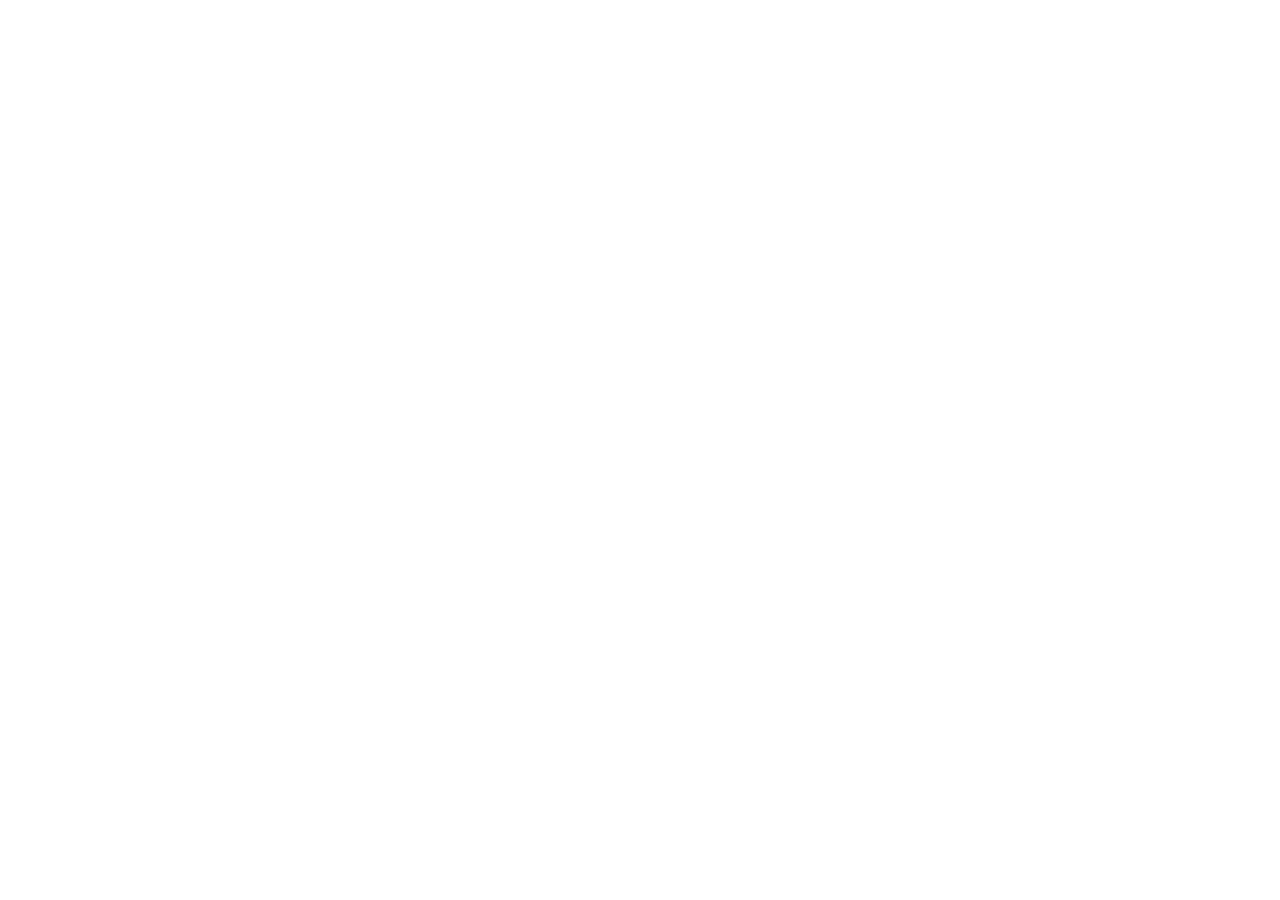
==== index.html @ eb6e8235 "[skip ci] Publish generated production artifact" ====
<!doctype html>
<html lang="en">
  <head>
    <meta charset="UTF-8" />
    <meta http-equiv="Content-Security-Policy" content="default-src 'self'; script-src 'self' 'wasm-unsafe-eval'; style-src 'self'; img-src 'self' blob: data:; media-src 'self' blob:; font-src 'self'; connect-src 'self'; worker-src 'self' blob:; object-src 'none'; base-uri 'none'; form-action 'self'; upgrade-insecure-requests" />
    <meta name="viewport" content="width=device-width, initial-scale=1.0" />
    <meta name="robots" content="index,follow,max-image-preview:large" />
    <meta
      name="description"
      content="Private, transparent adult facial measurements with visible formulas, uncertainty, and no photo uploads."
    />
    <link rel="canonical" href="https://rishixgamer.github.io/" />
    <link rel="manifest" href="/manifest.webmanifest" />
    <meta name="theme-color" content="#f4f0e8" />
    <meta property="og:type" content="website" />
    <meta property="og:site_name" content="MirrorMetric" />
    <meta property="og:title" content="MirrorMetric — measurement without the black box" />
    <meta
      property="og:description"
      content="Experimental adult facial measurements that run on-device, show their formulas, and put raw geometry before subjective scores."
    />
    <meta property="og:url" content="https://rishixgamer.github.io/" />
    <meta property="og:image" content="https://rishixgamer.github.io/og.png" />
    <meta property="og:image:width" content="1200" />
    <meta property="og:image:height" content="630" />
    <meta property="og:image:alt" content="MirrorMetric evidence-first facial measurement beta" />
    <meta name="twitter:card" content="summary_large_image" />
    <meta name="twitter:title" content="MirrorMetric — measurement without the black box" />
    <meta
      name="twitter:description"
      content="Private, transparent adult facial measurements in your browser."
    />
    <meta name="twitter:image" content="https://rishixgamer.github.io/og.png" />
    <script type="application/ld+json">
      {
        "@context": "https://schema.org",
        "@type": "SoftwareApplication",
        "name": "MirrorMetric",
        "applicationCategory": "LifestyleApplication",
        "operatingSystem": "Any modern web browser",
        "isAccessibleForFree": true,
        "softwareVersion": "1.0.0-beta.1",
        "license": "https://opensource.org/license/mit",
        "codeRepository": "https://github.com/rishixgamer/mirrormetric",
        "description": "Experimental adult facial measurements with visible formulas, uncertainty, correction, and on-device processing.",
        "offers": {
          "@type": "Offer",
          "price": "0",
          "priceCurrency": "USD"
        }
      }
    </script>
    <title>MirrorMetric — private, transparent facial measurements</title>
    <script type="module" crossorigin src="/assets/index-CA7wrtvY.js"></script>
    <link rel="stylesheet" crossorigin href="/assets/index-DvVVtZUa.css">
  </head>
  <body>
    <div id="root"></div>
  </body>
</html>
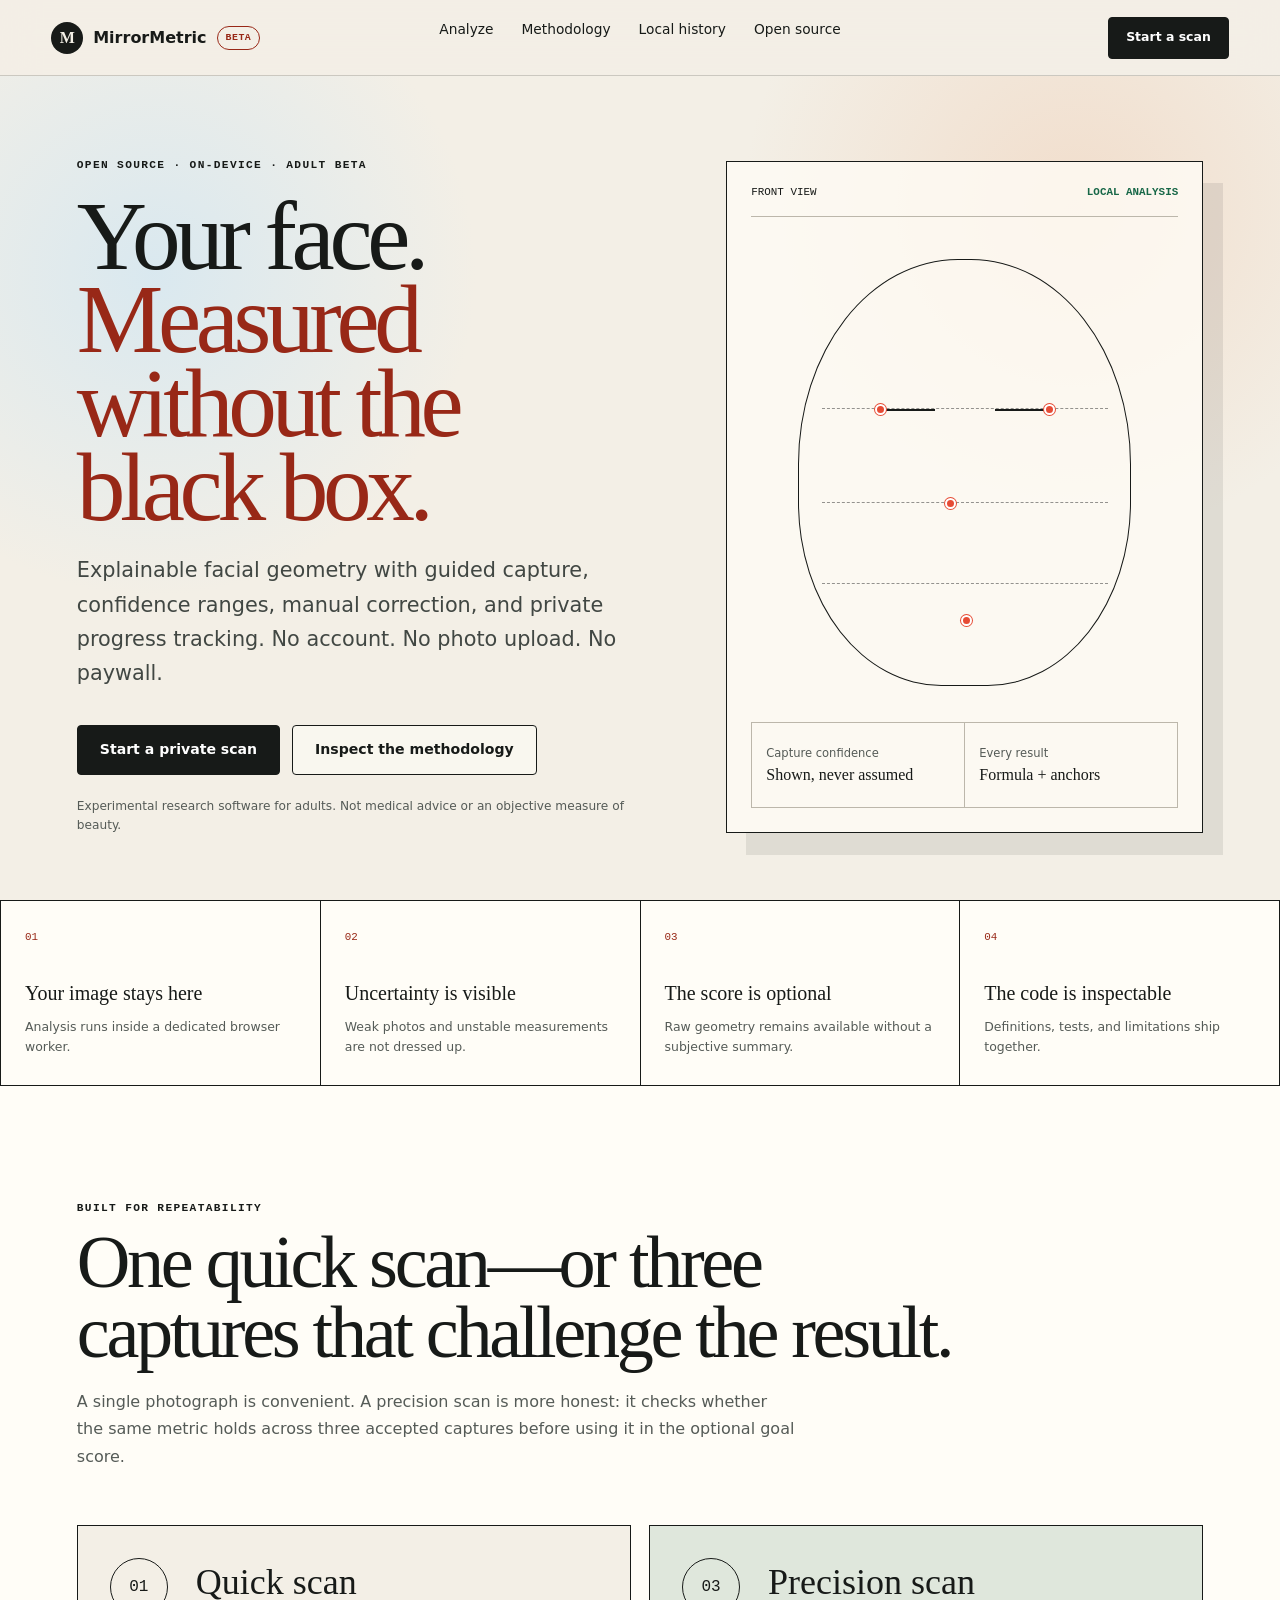
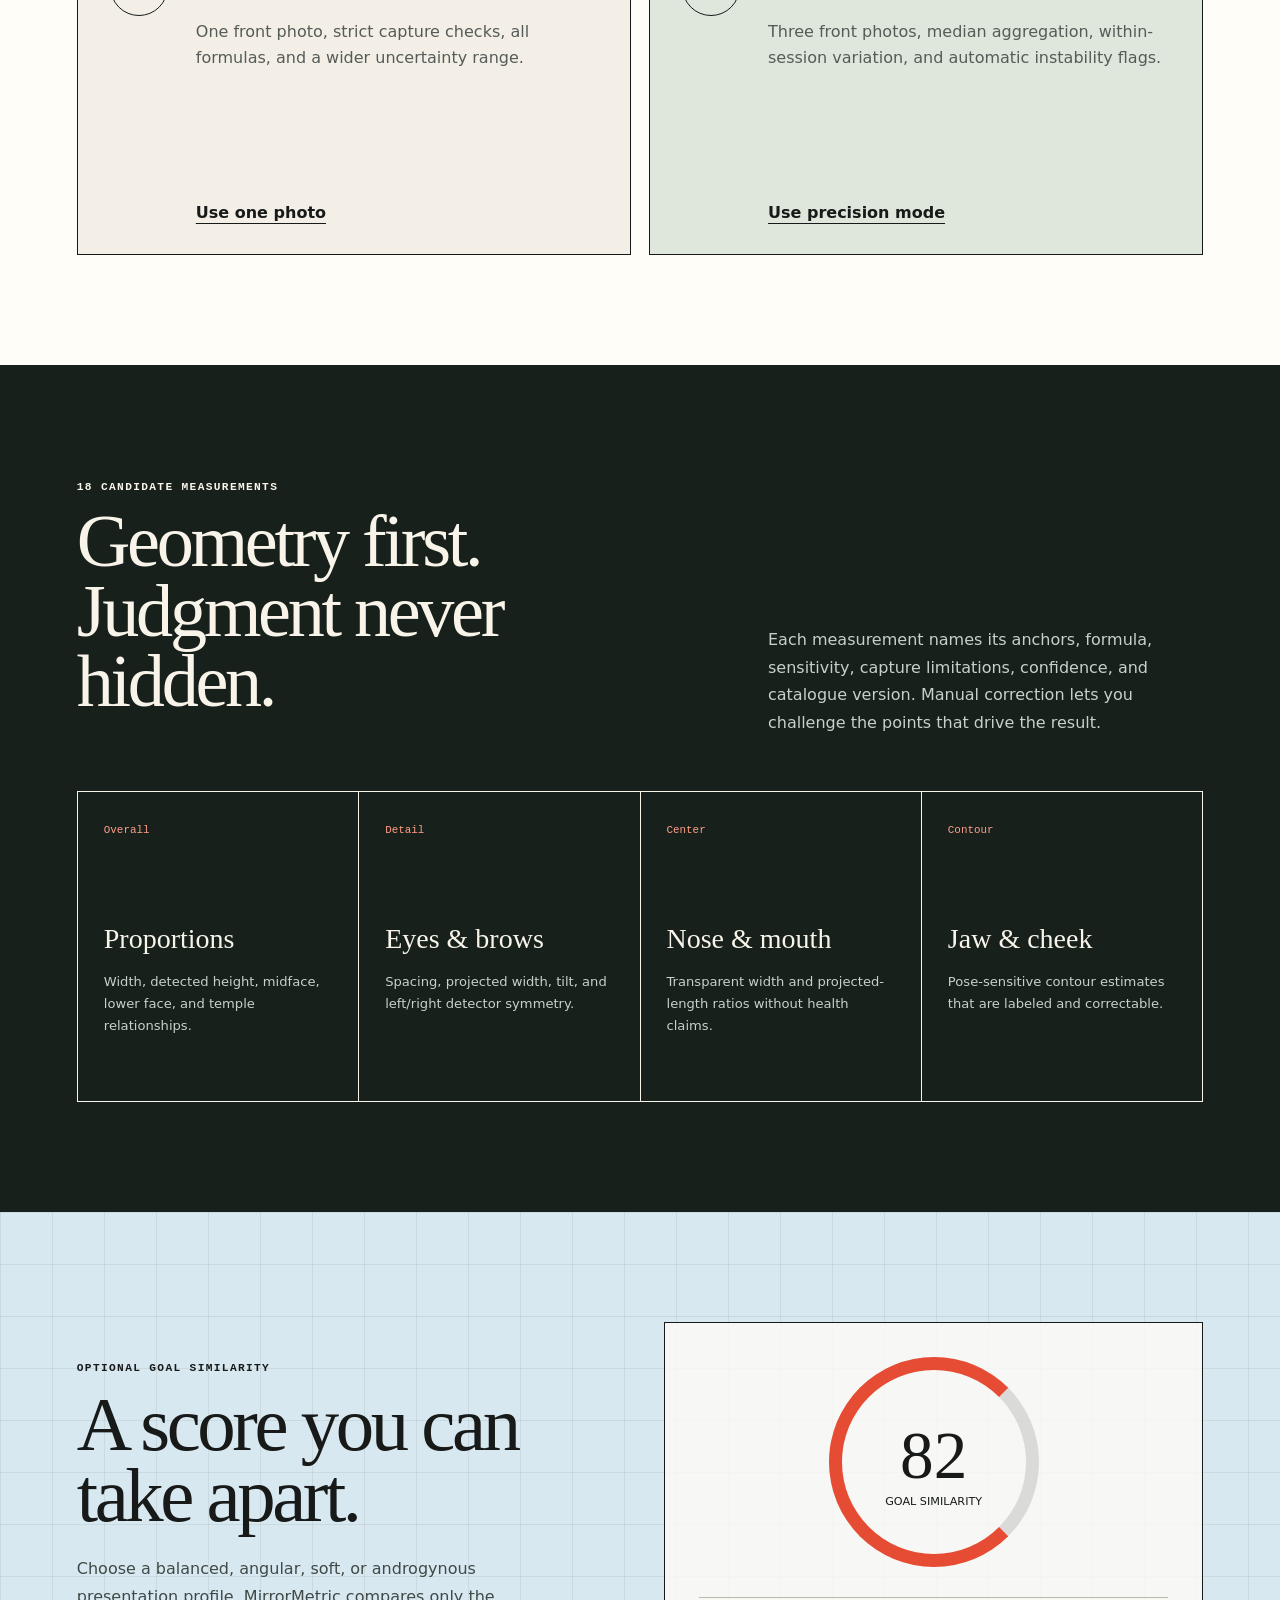
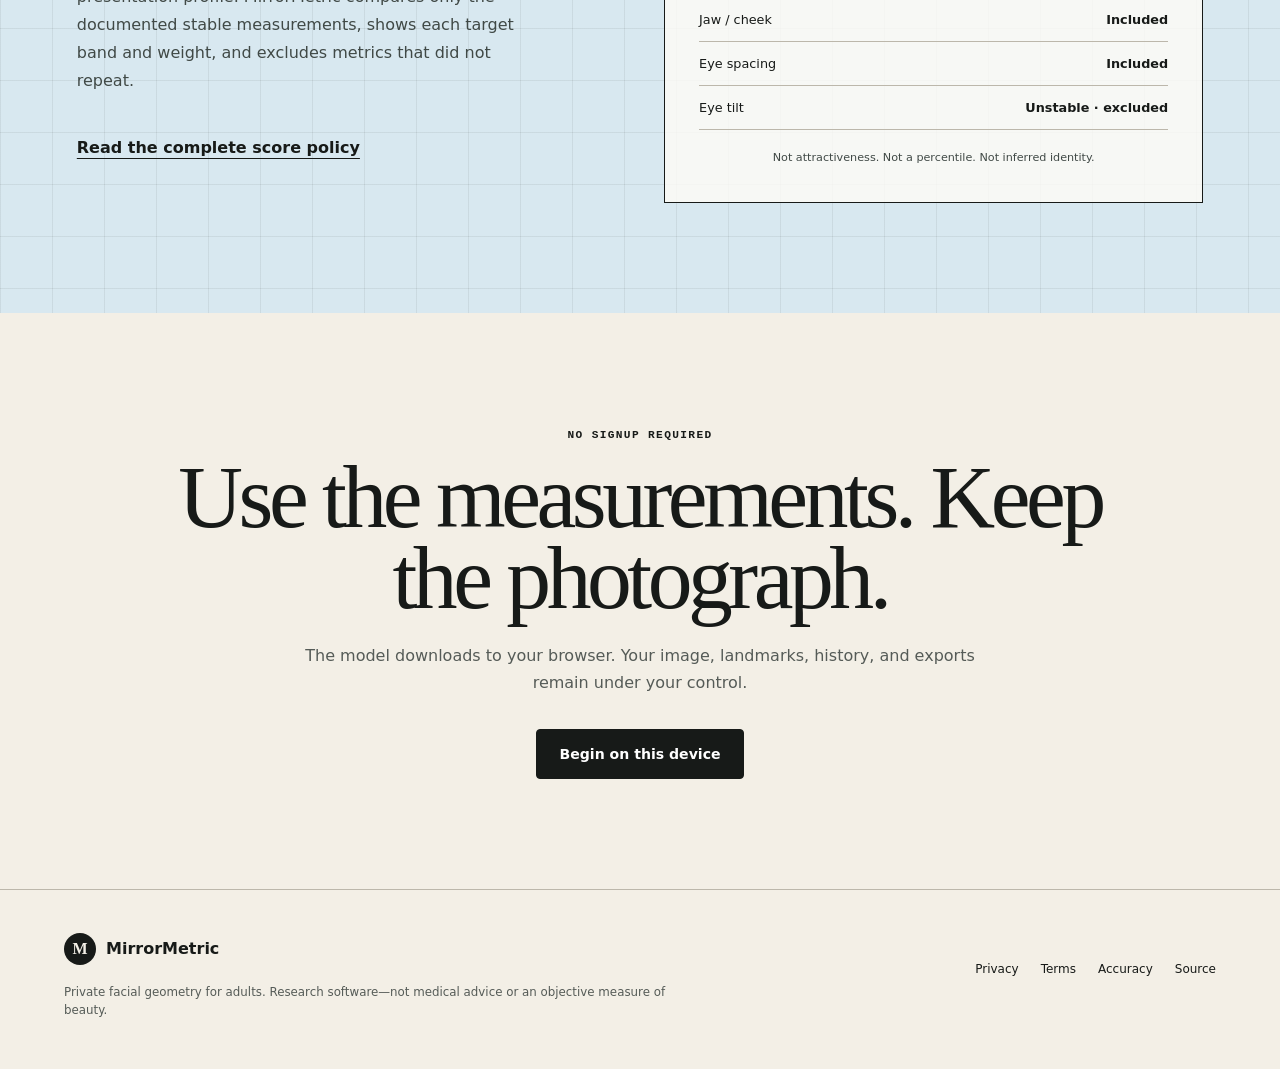
==== commit 64672d90: "Deploy Quick Scan camera fix" ====
--- a/index.html
+++ b/index.html
@@ -51,8 +51,8 @@
       }
     </script>
     <title>MirrorMetric — private, transparent facial measurements</title>
-    <script type="module" crossorigin src="/assets/index-CA7wrtvY.js"></script>
-    <link rel="stylesheet" crossorigin href="/assets/index-DvVVtZUa.css">
+    <script type="module" crossorigin src="/assets/index-Bq-GtZCT.js"></script>
+    <link rel="stylesheet" crossorigin href="/assets/index-DNA1RUNU.css">
   </head>
   <body>
     <div id="root"></div>
--- a/assets/index-DNA1RUNU.css
+++ b/assets/index-DNA1RUNU.css
@@ -0,0 +1 @@
+:root{color:#171a18;font-synthesis:none;text-rendering:optimizelegibility;--ink:#171a18;--muted:#555b57;--paper:#f3efe6;--panel:#fffdf7;--line:#bcb7ab;--accent:#e64b34;--accent-dark:#982817;--green:#176747;--blue:#d8e8f0;--sage:#dfe7dc;--yellow:#f1cf66;--danger:#8e2114;--focus:#005fcc;background:#f3efe6;font-family:Avenir Next,Segoe UI,system-ui,sans-serif}*{box-sizing:border-box}html{scroll-behavior:smooth}body{background:var(--paper);min-width:320px;min-height:100vh;margin:0}body,button,input,select{font:inherit}button,select,input{color:inherit}button,summary,select,input[type=checkbox]{cursor:pointer}img{max-width:100%}a{color:inherit}:focus-visible{outline:3px solid var(--focus);outline-offset:3px}main:focus{outline:0}.sr-only{clip:rect(0, 0, 0, 0);white-space:nowrap;border:0;width:1px;height:1px;margin:-1px;padding:0;position:absolute;overflow:hidden}.skip-link{z-index:1000;color:#fff;background:var(--ink);padding:12px 16px;position:fixed;top:10px;left:12px;transform:translateY(-160%)}.skip-link:focus{transform:translateY(0)}.site-header{z-index:50;-webkit-backdrop-filter:blur(18px);backdrop-filter:blur(18px);background:#f3efe6f0;border-bottom:1px solid #171a182e;grid-template-columns:1fr auto 1fr;align-items:center;min-height:76px;padding:0 4vw;display:grid;position:sticky;top:0}.brand{align-items:center;gap:10px;width:max-content;min-height:44px;font-weight:750;text-decoration:none;display:inline-flex}.brand-mark{width:32px;height:32px;color:var(--paper);background:var(--ink);border-radius:50%;place-items:center;font-family:Georgia,Times New Roman,serif;display:grid}.beta-badge,.status-pill{letter-spacing:.05em;text-transform:uppercase;border:1px solid;border-radius:999px;align-items:center;min-height:24px;padding:4px 8px;font-family:ui-monospace,SFMono-Regular,Consolas,monospace;font-size:.62rem;font-weight:600;line-height:1;display:inline-flex}.beta-badge{color:var(--accent-dark)}.desktop-nav{align-items:center;gap:28px;font-size:.86rem;display:flex}.desktop-nav a,.site-footer nav a{min-height:34px;text-decoration:none}.desktop-nav a:hover,.site-footer nav a:hover{text-underline-offset:5px;text-decoration:underline}.site-header>.button{justify-self:end}.mobile-nav{display:none}.button{border:1px solid var(--ink);text-align:center;background:0 0;border-radius:4px;justify-content:center;align-items:center;min-width:44px;min-height:50px;padding:0 22px;font-size:.88rem;font-weight:750;line-height:1.15;text-decoration:none;display:inline-flex}.button:hover:not(:disabled){transform:translateY(-1px)}.button:disabled{cursor:not-allowed;opacity:.42}.button-small{min-height:42px;padding:0 17px;font-size:.78rem}.button-large{min-height:58px;padding:0 28px}.button-primary{color:#fff;border-color:var(--ink);background:var(--ink)}.button-primary:hover:not(:disabled),.button-dark:hover:not(:disabled){border-color:var(--accent-dark);background:var(--accent-dark)}.button-dark{color:#fff;background:var(--ink)}.button-outline,.button-quiet{background:#fffdf78f}.button-danger{color:#fff;border-color:var(--danger);background:var(--danger)}.button-row{flex-wrap:wrap;gap:12px;display:flex}.text-button{text-underline-offset:4px;background:0 0;border:0;min-width:44px;min-height:36px;padding:4px;text-decoration:underline}.danger-text{color:var(--danger)}.eyebrow,.step-kicker{letter-spacing:.12em;text-transform:uppercase;font-family:ui-monospace,SFMono-Regular,Consolas,monospace;font-size:.7rem;font-weight:700}.home-hero{background:radial-gradient(circle at 12% 24%, #d8e8f0f2, transparent 25%), radial-gradient(circle at 84% 16%, #efc8ac73, transparent 26%), var(--paper);grid-template-columns:1.08fr .92fr;align-items:center;gap:7vw;min-height:calc(100vh - 76px);padding:8vh 6vw 6vh;display:grid}.hero-copy-block{max-width:860px}.hero-copy-block h1,.page-hero h1,.results-hero h1,.legal-page h1,.empty-page h1{letter-spacing:-.055em;margin:24px 0;font-family:Georgia,Times New Roman,serif;font-size:clamp(4.3rem,7.6vw,8.1rem);font-weight:500;line-height:.86}.hero-copy-block h1 span{color:var(--accent-dark);display:block}.hero-lede,.page-hero>p,.results-hero>div>p,.legal-lede{color:#414743;max-width:710px;font-size:clamp(1.05rem,1.7vw,1.3rem);line-height:1.65}.hero-copy-block .button-row{margin-top:34px}.microcopy{max-width:620px;color:var(--muted);margin:22px 0 0;font-size:.76rem;line-height:1.6}.hero-instrument{border:1px solid var(--ink);background:#fffdf7c7;min-width:0;padding:24px;box-shadow:20px 22px #171a1817}.instrument-topline{border-bottom:1px solid var(--line);text-transform:uppercase;justify-content:space-between;padding-bottom:18px;font-family:ui-monospace,SFMono-Regular,Consolas,monospace;font-size:.68rem;display:flex}.instrument-topline strong{color:var(--green)}.face-plot{aspect-ratio:.78;width:min(360px,78%);margin:42px auto 36px;position:relative}.face-outline{border:1.5px solid var(--ink);border-radius:48% 48% 43% 43%;position:absolute;inset:0}.face-outline:before,.face-outline:after{border-top:2px solid var(--ink);content:"";width:17%;position:absolute;top:35%}.face-outline:before{left:24%}.face-outline:after{right:24%}.plot-line{border-top:1px dashed #171a1875;position:absolute;left:7%;right:7%}.line-eyes{top:35%}.line-mid{top:57%}.line-jaw{top:76%}.plot-dot{background:var(--accent);width:11px;height:11px;box-shadow:0 0 0 1px var(--accent);border:2px solid #fff;border-radius:50%;position:absolute}.dot-one{top:34%;left:23%}.dot-two{top:34%;right:23%}.dot-three{top:56%;left:44%}.dot-four{bottom:14%;left:49%}.instrument-metrics{border-top:1px solid var(--line);border-left:1px solid var(--line);grid-template-columns:1fr 1fr;display:grid}.instrument-metrics div{border-right:1px solid var(--line);border-bottom:1px solid var(--line);flex-direction:column;justify-content:center;gap:6px;min-height:85px;padding:14px;display:flex}.instrument-metrics span{color:var(--muted);font-size:.72rem}.instrument-metrics strong{font-family:Georgia,Times New Roman,serif;font-size:1rem;font-weight:500}.trust-ribbon{border-top:1px solid var(--ink);border-left:1px solid var(--ink);background:var(--panel);grid-template-columns:repeat(4,1fr);display:grid}.trust-ribbon article{border-right:1px solid var(--ink);border-bottom:1px solid var(--ink);min-height:185px;padding:24px}.trust-ribbon article>span,.pillar-grid article>span,.method-grid article>span,.open-grid article>span{color:var(--accent-dark);font-family:ui-monospace,SFMono-Regular,Consolas,monospace;font-size:.68rem}.trust-ribbon strong{margin-top:38px;font-family:Georgia,Times New Roman,serif;font-size:1.25rem;font-weight:500;display:block}.trust-ribbon p{color:var(--muted);margin-bottom:0;font-size:.78rem;line-height:1.55}.section{padding:110px 6vw}.section-paper{background:var(--panel)}.section-dark,.page-hero-dark{color:#f8f4ea;background:#18201c}.section-blue,.page-hero-blue{background:linear-gradient(#171a1812 1px, transparent 1px), linear-gradient(90deg, #171a1812 1px, transparent 1px), var(--blue);background-size:52px 52px}.section-intro{max-width:1080px;margin-bottom:55px}.section-intro h2,.correction-strip h2,.editor-heading h2,.history-unlock h2,.local-save-section h2{letter-spacing:-.045em;max-width:900px;margin:13px 0 20px;font-family:Georgia,Times New Roman,serif;font-size:clamp(3rem,5.8vw,6.2rem);font-weight:500;line-height:.94}.section-intro>p,.split-intro>p,.correction-strip p,.history-unlock>div>p,.local-save-section>div>p{max-width:720px;color:var(--muted);margin:0;line-height:1.72}.section-dark .section-intro>p,.section-dark .split-intro>p{color:#c7d0ca}.split-intro{grid-template-columns:1.15fr .85fr;align-items:end;gap:8vw;max-width:none;display:grid}.mode-showcase{grid-template-columns:1fr 1fr;gap:18px;display:grid}.mode-card{border:1px solid var(--ink);background:var(--paper);grid-template-columns:auto 1fr;gap:28px;min-height:330px;padding:32px;display:grid}.mode-card-featured{background:var(--sage)}.mode-number{border:1px solid var(--ink);border-radius:50%;place-items:center;width:58px;height:58px;font-family:ui-monospace,monospace;display:grid}.mode-card h3{margin:3px 0 16px;font-family:Georgia,Times New Roman,serif;font-size:2.25rem;font-weight:500}.mode-card p{max-width:460px;color:var(--muted);line-height:1.65}.mode-card a{text-underline-offset:5px;grid-column:2;align-self:end;font-weight:750}.pillar-grid,.profile-grid,.method-grid,.open-grid{border-top:1px solid;border-left:1px solid;grid-template-columns:repeat(4,1fr);display:grid}.pillar-grid article,.method-grid article,.open-grid article{border-bottom:1px solid;border-right:1px solid;min-height:310px;padding:26px}.pillar-grid article>span{color:#ff9e88}.pillar-grid h3,.method-grid h2,.open-grid h2{margin:86px 0 16px;font-family:Georgia,Times New Roman,serif;font-size:1.75rem;font-weight:500}.pillar-grid p,.method-grid p,.open-grid p{color:#c7d0ca;font-size:.82rem;line-height:1.65}.method-grid,.open-grid{background:var(--panel)}.method-grid p,.open-grid p{color:var(--muted)}.score-story{grid-template-columns:.92fr 1.08fr;align-items:center;gap:10vw;display:grid}.score-story h2{letter-spacing:-.045em;margin:15px 0 24px;font-family:Georgia,Times New Roman,serif;font-size:clamp(3.3rem,6vw,6.4rem);font-weight:500;line-height:.92}.score-story>div>p{color:#404946;line-height:1.75}.text-link{text-underline-offset:5px;align-items:center;min-height:44px;margin-top:14px;font-weight:750;display:inline-flex}.score-specimen{border:1px solid var(--ink);background:#fffdf7cc;padding:34px}.score-ring{border:13px solid var(--accent);border-right-color:#171a1821;border-radius:50%;flex-direction:column;justify-content:center;align-items:center;width:210px;height:210px;margin:0 auto 30px;display:flex}.score-ring strong{font-family:Georgia,Times New Roman,serif;font-size:4.2rem;font-weight:500}.score-ring span{text-transform:uppercase;font-size:.7rem}.score-specimen ul{border-top:1px solid var(--line);margin:0;padding:0;list-style:none}.score-specimen li{border-bottom:1px solid var(--line);justify-content:space-between;gap:16px;padding:14px 0;font-size:.8rem;display:flex}.score-specimen li strong{text-align:right}.score-specimen>p{color:var(--muted);text-align:center;margin:18px 0 0;font-size:.7rem}.final-cta{text-align:center}.final-cta h2{letter-spacing:-.05em;max-width:970px;margin:15px auto 24px;font-family:Georgia,Times New Roman,serif;font-size:clamp(3.6rem,7vw,7.4rem);font-weight:500;line-height:.9}.final-cta p{max-width:680px;color:var(--muted);margin:0 auto 32px;line-height:1.7}.page-hero{min-height:600px;padding:120px 7vw 90px}.page-hero h1{max-width:1120px;font-size:clamp(4rem,8vw,8.4rem)}.page-hero-dark>p{color:#d1d7d3}.page-hero-blue .button{margin-top:24px}.catalogue-group{margin-top:55px}.catalogue-group>h3{margin:0 0 14px;font-family:Georgia,Times New Roman,serif;font-size:2rem;font-weight:500}.catalogue-table{border-top:1px solid var(--line)}.catalogue-table article{border-bottom:1px solid var(--line);grid-template-columns:1.05fr 1.5fr 1fr .65fr;align-items:start;gap:24px;padding:18px 0;font-size:.78rem;display:grid}.catalogue-table article>div{flex-direction:column;gap:6px;display:flex}.catalogue-table code{color:var(--muted);font-size:.65rem}.catalogue-table p{color:var(--muted);margin:0;line-height:1.55}.catalogue-table article>span{line-height:1.5}.profile-grid{color:var(--ink);background:#fffdf7b8;grid-template-columns:repeat(4,1fr)}.profile-grid article{border-right:1px solid var(--ink);border-bottom:1px solid var(--ink);flex-direction:column;min-height:300px;padding:26px;display:flex}.profile-grid h3{margin:0;font-family:Georgia,Times New Roman,serif;font-size:2rem;font-weight:500}.profile-grid p{color:var(--muted);font-size:.82rem;line-height:1.6}.profile-grid strong{margin-top:auto}.profile-grid small{color:var(--muted);margin-top:14px;line-height:1.5}.benchmark-section{background:var(--sage)}.benchmark-banner{border:1px solid var(--ink);background:#fffdf7a8;grid-template-columns:.35fr 1fr;gap:5vw;padding:28px;display:grid}.benchmark-banner p{margin:0;line-height:1.7}.analyze-hero{background:radial-gradient(circle at 80% 20%, #d8e8f0e6, transparent 24%), var(--paper);min-height:520px}.analysis-workspace{grid-template-columns:.7fr 1.3fr;gap:20px;padding:0 6vw 110px;display:grid}.scan-setup,.capture-setup,.consent-setup{border:1px solid var(--ink);background:var(--panel);padding:34px}.scan-setup{align-self:start}.capture-setup{min-width:0}.consent-setup{grid-column:1/-1}.scan-setup h2,.capture-setup h2,.consent-setup h2{margin:12px 0 26px;font-family:Georgia,Times New Roman,serif;font-size:clamp(2.1rem,3.5vw,3.8rem);font-weight:500;line-height:.98}.step-kicker{color:var(--accent-dark)}.segmented-control{border:1px solid var(--ink);grid-template-columns:1fr 1fr;display:grid}.segmented-control button{text-align:left;background:0 0;border:0;flex-direction:column;justify-content:center;min-height:92px;padding:18px;display:flex}.segmented-control button+button{border-left:1px solid var(--ink)}.segmented-control button[aria-pressed=true]{color:#fff;background:var(--ink)}.segmented-control span{margin-top:5px;font-size:.72rem}.mode-explainer{background:var(--sage);margin-top:18px;padding:18px}.mode-explainer p{color:var(--muted);margin-bottom:0;font-size:.78rem;line-height:1.6}.capture-heading,.camera-heading,.editor-heading,.history-toolbar,.report-title{justify-content:space-between;align-items:flex-start;gap:20px;display:flex}.capture-heading h2{margin-top:12px}.drop-zone{text-align:center;background-color:#eef2ed;background-image:linear-gradient(#171a180e 1px,#0000 1px),linear-gradient(90deg,#171a180e 1px,#0000 1px),none;background-position:0 0,0 0,0 0;background-repeat:repeat,repeat,repeat;background-size:38px 38px;background-attachment:scroll,scroll,scroll;background-origin:padding-box,padding-box,padding-box;background-clip:border-box,border-box,border-box;border:2px dashed #68706b;flex-direction:column;justify-content:center;align-items:center;min-height:330px;padding:32px;display:flex}.drop-zone>strong{font-family:Georgia,Times New Roman,serif;font-size:2rem;font-weight:500}.drop-zone>span{color:var(--muted);margin:9px 0 24px;font-size:.78rem}.visually-hidden-input{opacity:0;pointer-events:none;width:1px;height:1px;position:absolute}.file-preview-grid{grid-template-columns:repeat(3,1fr);gap:12px;margin-top:16px;display:grid}.file-preview{border:1px solid var(--line);background:var(--paper);min-width:0;padding:10px}.file-preview img{object-fit:cover;background:#d7d8d2;width:100%;height:150px;display:block}.file-preview>div{flex-direction:column;min-width:0;margin:10px 0;display:flex}.file-preview span{color:var(--muted);text-overflow:ellipsis;white-space:nowrap;font-size:.65rem;overflow:hidden}.file-preview button{min-width:44px;min-height:36px;color:var(--danger);background:0 0;border:0;padding:0;text-decoration:underline}.consent-list{border-bottom:0;border-left:0;border-right:0;border-top:1px solid var(--line);margin:0;padding:0}.consent-list label,.score-opt-in>label{border-bottom:1px solid var(--line);grid-template-columns:30px 1fr;align-items:start;gap:14px;min-height:92px;padding:18px 0;display:grid}input[type=checkbox]{width:24px;height:24px;accent-color:var(--ink);margin:1px 0 0}.consent-list label>span,.score-opt-in label>span{color:var(--muted);flex-direction:column;gap:5px;font-size:.82rem;line-height:1.5;display:flex}.consent-list label strong,.score-opt-in label strong{color:var(--ink);font-size:.95rem}.score-opt-in{border:1px solid var(--ink);background:var(--blue);margin:26px 0;padding:0 20px}.goal-select{justify-content:space-between;border-bottom:0!important;flex-direction:row!important;align-items:center!important;gap:20px!important;min-height:0!important;padding:0 0 18px!important;display:flex!important}select,input[type=password]{border:1px solid var(--ink);background:var(--panel);border-radius:2px;min-height:48px;padding:0 12px}.analyze-action{justify-content:space-between;align-items:center;gap:30px;display:flex}.analyze-action p{max-width:620px;color:var(--muted);margin:5px 0 0;font-size:.78rem}.visible-status{border-left:4px solid var(--green);background:#e3f0e9;margin:18px 0 0;padding:12px 14px}.alert{border-left:4px solid var(--ink);margin-top:16px;padding:15px 17px;line-height:1.5}.alert-error{color:#66180e;border-color:var(--danger);background:#f8e2dd}.camera-card{border:1px solid var(--ink);background:var(--sage);margin:0 0 18px;padding:24px}.camera-heading h3{margin:8px 0 16px;font-family:Georgia,Times New Roman,serif;font-size:2rem;font-weight:500}.icon-button{border:1px solid var(--ink);background:var(--panel);min-height:44px;padding:0 12px}.camera-frame{aspect-ratio:4/3;background:#151715;max-width:620px;margin:0 auto;position:relative;overflow:hidden}.camera-frame video{object-fit:cover;width:100%;height:100%;transform:scaleX(-1)}.camera-guide{border:2px solid #ffffffe0;border-radius:48% 48% 43% 43%;position:absolute;inset:7% 26%;box-shadow:0 0 0 999px #0000003d}.camera-feedback{border:1px solid var(--line);background:var(--panel);max-width:620px;margin:14px auto 0;padding:14px}.camera-feedback p{color:var(--muted);margin:4px 0 10px;font-size:.74rem}.camera-feedback ul{grid-template-columns:repeat(2,minmax(0,1fr));gap:6px 14px;margin:0;padding:0;font-size:.68rem;list-style:none;display:grid}.camera-feedback li{gap:7px;display:flex}.camera-feedback li span{min-width:30px;color:var(--success);text-transform:uppercase;font-weight:800}.camera-feedback li[data-severity=error] span{color:var(--danger)}.camera-actions{justify-content:space-between;align-items:center;gap:24px;margin-top:18px;display:flex}.camera-actions p{max-width:620px;color:var(--muted);margin:0;font-size:.75rem;line-height:1.55}.capture-report{background:var(--sage)}.report-grid{grid-template-columns:repeat(3,1fr);gap:18px;display:grid}.report-grid>article{border:1px solid var(--ink);background:var(--panel);padding:24px}.report-title h3{margin:0;font-family:Georgia,Times New Roman,serif;font-size:1.7rem;font-weight:500}.status-pass{color:var(--green)}.status-fail{color:var(--danger)}.report-grid ul{margin:18px 0 0;padding:0;list-style:none}.report-grid li{border-top:1px solid var(--line);flex-direction:column;gap:4px;padding:12px 0;font-size:.72rem;line-height:1.45;display:flex}.report-grid li[data-severity=error] strong{color:var(--danger)}.report-grid li[data-severity=pass] strong{color:var(--green)}.report-replace{width:100%;margin-top:18px}.capture-report:focus{outline:3px solid var(--accent-dark);outline-offset:-3px}.results-hero{background:var(--sage);grid-template-columns:1.15fr .85fr;align-items:end;gap:8vw;min-height:530px;padding:100px 7vw 80px;display:grid}.results-hero h1{font-size:clamp(4rem,7vw,7.6rem)}.result-summary{border-top:1px solid var(--ink)}.result-summary>div{border-bottom:1px solid var(--ink);justify-content:space-between;align-items:center;min-height:84px;padding:16px 0;display:flex}.result-summary span{font-size:.75rem}.result-summary strong{font-family:Georgia,Times New Roman,serif;font-size:2rem;font-weight:500}.result-actions{border-bottom:1px solid var(--line);background:var(--panel);justify-content:flex-end;gap:10px;padding:18px 6vw;display:flex}.correction-strip,.local-save-section,.history-unlock{background:var(--blue);grid-template-columns:1.15fr .85fr;align-items:center;gap:8vw;padding:72px 6vw;display:grid}.correction-strip h2,.local-save-section h2,.history-unlock h2{font-size:clamp(2.7rem,5vw,5rem)}.capture-button-list{flex-direction:column;gap:10px;display:flex}.editor-section{background:var(--blue);padding:30px 4vw 80px}.editor-card{border:1px solid var(--ink);background:var(--panel);padding:32px;box-shadow:18px 18px #171a181a}.editor-heading h2{max-width:800px;font-size:clamp(2.4rem,4vw,4.2rem)}.lede-small{max-width:750px;color:var(--muted);line-height:1.65}.editor-layout{grid-template-columns:1.25fr .75fr;gap:28px;margin-top:28px;display:grid}.image-stage{background:#d6d9d3;place-items:center;min-width:0;min-height:560px;padding:18px;display:grid}.image-canvas-wrap{max-width:100%;display:inline-grid;position:relative}.image-canvas-wrap img{width:auto;max-width:100%;max-height:640px;display:block}.image-canvas-wrap canvas{touch-action:none;width:100%;height:100%;position:absolute;inset:0}.editor-controls{flex-direction:column;display:flex}.editor-controls>label,.goal-control-box>label,.local-save-section form>label,.history-unlock form>label{margin-bottom:8px;font-size:.74rem;font-weight:750}.control-status{color:var(--muted);font-size:.75rem}.nudge-grid{grid-template-columns:repeat(3,1fr);gap:7px;width:210px;margin:18px auto;display:grid}.nudge-grid button{border:1px solid var(--ink);background:var(--paper);min-width:54px;min-height:54px;font-size:.7rem}.nudge-grid button:first-child{grid-column:2}.nudge-grid button:nth-child(2){grid-column:1}.nudge-grid button:nth-child(4){grid-column:2}.editor-secondary-actions{gap:8px;margin:14px 0;display:flex}.editor-secondary-actions button{border:1px solid var(--ink);background:var(--panel);min-height:44px}.measurements-section{background:var(--panel)}.measurement-category{margin-top:48px}.measurement-category>h3{margin-bottom:14px;font-family:Georgia,Times New Roman,serif;font-size:2rem;font-weight:500}.measurement-grid{border-top:1px solid var(--line);border-left:1px solid var(--line);grid-template-columns:repeat(3,1fr);display:grid}.measurement-card{border-right:1px solid var(--line);border-bottom:1px solid var(--line);min-width:0;min-height:340px;padding:22px}.measurement-card.stability-unstable{background:repeating-linear-gradient(-45deg,#8e21140d,#8e21140d 8px,#0000 8px 16px),#fff9f6}.measurement-topline,.measurement-confidence{justify-content:space-between;gap:12px;display:flex}.measurement-topline>span:first-child{font-size:.78rem;font-weight:750}.measurement-value{letter-spacing:-.035em;margin:30px 0 18px;font-family:Georgia,Times New Roman,serif;font-size:3.5rem;font-weight:500;display:block}.measurement-confidence{color:var(--muted);font-size:.68rem}.variation-note{color:var(--danger);font-size:.68rem}.measurement-card details{border-top:1px solid var(--line);margin-top:24px}.measurement-card summary{min-height:46px;padding-top:14px;font-size:.72rem;font-weight:750}.measurement-card details p,.measurement-card details dd{color:var(--muted);font-size:.72rem;line-height:1.55}.measurement-card code{background:var(--paper);white-space:normal;padding:8px;font-size:.65rem;display:block}.measurement-card dl{margin:14px 0 0}.measurement-card dl>div{grid-template-columns:.35fr 1fr;gap:8px;padding:6px 0;display:grid}.measurement-card dt{font-size:.67rem;font-weight:750}.measurement-card dd{margin:0}.score-section{background:var(--blue)}.score-control,.score-results{grid-template-columns:1fr 1fr;align-items:center;gap:7vw;display:grid}.score-control h2{margin:12px 0 18px;font-family:Georgia,Times New Roman,serif;font-size:clamp(3.4rem,6vw,6rem);font-weight:500;line-height:.92}.score-control p{max-width:680px;color:var(--muted);line-height:1.7}.goal-control-box{border:1px solid var(--ink);background:#fffdf7bd;flex-direction:column;padding:28px;display:flex}.goal-control-box select{margin-bottom:12px}.score-results{align-items:start;margin-top:55px}.score-total{border:1px solid var(--ink);background:var(--panel);flex-direction:column;justify-content:center;min-height:420px;padding:36px;display:flex;position:sticky;top:100px}.score-total>span{text-transform:uppercase;font-size:.76rem;font-weight:750}.score-total>strong{font-family:Georgia,Times New Roman,serif;font-size:9rem;font-weight:500;line-height:.85}.score-total p,.score-total small{color:var(--muted);line-height:1.55}.score-breakdown{border-top:1px solid var(--ink)}.score-breakdown article{border-bottom:1px solid var(--ink);grid-template-columns:1fr auto;gap:7px 20px;padding:18px 0;display:grid}.score-breakdown article>div{flex-direction:column;gap:4px;display:flex}.score-breakdown article span,.score-breakdown article p{font-size:.72rem}.score-breakdown article p{color:var(--muted);grid-column:1/-1;margin:0;line-height:1.5}.guidance-section{color:#f8f4ea;background:var(--ink)}.guidance-section .section-intro>p{color:#c7d0ca}.guidance-grid{border-top:1px solid #56605a;border-left:1px solid #56605a;grid-template-columns:repeat(3,1fr);display:grid}.guidance-grid article{border-bottom:1px solid #56605a;border-right:1px solid #56605a;flex-direction:column;min-height:370px;padding:24px;display:flex}.guidance-labels{flex-wrap:wrap;gap:7px;display:flex}.guidance-labels span{color:#d6ded9;text-transform:uppercase;border:1px solid #7a867f;border-radius:999px;padding:4px 7px;font-family:ui-monospace,monospace;font-size:.58rem}.guidance-grid h3{margin:54px 0 15px;font-family:Georgia,Times New Roman,serif;font-size:1.65rem;font-weight:500}.guidance-grid p,.guidance-grid details{color:#c7d0ca;font-size:.78rem;line-height:1.65}.guidance-grid details summary{color:#fff;min-height:42px;font-weight:700}.guidance-grid article>a,.source-label{color:#ffad9a;text-underline-offset:4px;align-items:end;min-height:44px;margin-top:auto;font-size:.72rem;line-height:1.45;display:inline-flex}.local-save-section{background:var(--sage)}.local-save-section form,.history-unlock form{border:1px solid var(--ink);background:var(--panel);flex-direction:column;padding:28px;display:flex}.local-save-section form>p,.history-unlock form>p{color:var(--muted);margin:7px 0 14px;font-size:.7rem}.local-save-section form [role=status],.history-unlock form [role=status]{min-height:24px;color:var(--green);margin-top:10px;font-size:.75rem}.history-records{background:var(--panel)}.history-toolbar h2{margin:10px 0 0;font-family:Georgia,Times New Roman,serif;font-size:clamp(3rem,5vw,5rem);font-weight:500}.history-grid{grid-template-columns:repeat(3,1fr);gap:16px;margin-top:45px;display:grid}.history-grid>article{border:1px solid var(--ink);background:var(--paper);flex-direction:column;min-height:330px;padding:24px;display:flex}.history-card-top{justify-content:space-between;gap:12px;font-size:.72rem;display:flex}.history-grid h3{margin:45px 0 20px;font-family:Georgia,Times New Roman,serif;font-size:1.8rem;font-weight:500}.history-grid dl{margin:0}.history-grid dl>div{border-top:1px solid var(--line);justify-content:space-between;padding:8px 0;font-size:.72rem;display:flex}.history-grid dd{margin:0;font-weight:700}.history-card-actions{justify-content:space-between;align-items:center;gap:12px;margin-top:auto;display:flex}.empty-records{border:1px dashed var(--line);text-align:center;margin-top:40px;padding:55px}.legal-page{max-width:950px;margin:0 auto;padding:110px 6vw 140px}.legal-page h1{font-size:clamp(4rem,8vw,7.7rem)}.legal-page h2{margin:55px 0 14px;font-family:Georgia,Times New Roman,serif;font-size:2rem;font-weight:500}.legal-page p{color:var(--muted);line-height:1.8}.empty-page{text-align:center;flex-direction:column;justify-content:center;align-items:center;min-height:70vh;padding:110px 6vw;display:flex}.empty-page h1{max-width:900px;font-size:clamp(3.5rem,7vw,7rem)}.site-footer{border-top:1px solid var(--line);background:var(--paper);justify-content:space-between;align-items:center;gap:40px;min-height:180px;padding:36px 5vw;display:flex}.site-footer>div>p{max-width:620px;color:var(--muted);font-size:.74rem;line-height:1.55}.site-footer nav{gap:22px;font-size:.75rem;display:flex}@media (width<=1080px){.site-header{grid-template-columns:1fr auto}.desktop-nav,.site-header>.button{display:none}.mobile-nav{justify-self:end;display:block;position:relative}.mobile-nav summary{border:1px solid var(--ink);place-items:center;min-width:70px;min-height:44px;list-style:none;display:grid}.mobile-nav summary::-webkit-details-marker{display:none}.mobile-nav nav{border:1px solid var(--ink);background:var(--panel);flex-direction:column;width:min(280px,86vw);padding:10px;display:flex;position:absolute;top:50px;right:0;box-shadow:8px 8px #171a181f}.mobile-nav nav a{align-items:center;min-height:48px;padding:0 10px;text-decoration:none;display:flex}.home-hero,.score-story,.results-hero,.score-control,.score-results,.correction-strip,.local-save-section,.history-unlock{grid-template-columns:1fr}.hero-instrument{width:min(680px,100%);margin:0 auto}.trust-ribbon,.pillar-grid,.profile-grid,.method-grid,.open-grid{grid-template-columns:repeat(2,1fr)}.analysis-workspace{grid-template-columns:1fr}.consent-setup{grid-column:auto}.report-grid,.measurement-grid,.guidance-grid,.history-grid{grid-template-columns:repeat(2,1fr)}.editor-layout{grid-template-columns:1fr}.score-total{position:static}}@media (width<=720px){.site-header{min-height:66px;padding:0 18px}.beta-badge{display:none}.home-hero{min-height:auto;padding:80px 20px 60px}.hero-copy-block h1,.page-hero h1,.results-hero h1,.legal-page h1,.empty-page h1{font-size:clamp(3.5rem,16vw,5.2rem)}.hero-copy-block h1{overflow-wrap:anywhere}.hero-copy-block .button-row,.result-actions,.history-toolbar,.capture-heading,.camera-heading,.editor-heading,.analyze-action,.camera-actions{flex-direction:column;align-items:stretch}.button-row .button,.result-actions .button{width:100%}.face-plot{width:82%}.instrument-metrics,.trust-ribbon,.mode-showcase,.pillar-grid,.profile-grid,.method-grid,.open-grid,.report-grid,.measurement-grid,.guidance-grid,.history-grid,.file-preview-grid{grid-template-columns:1fr}.trust-ribbon article{min-height:150px}.section,.analysis-workspace,.page-hero,.results-hero,.legal-page{padding-left:20px;padding-right:20px}.section{padding-top:80px;padding-bottom:80px}.split-intro,.benchmark-banner{grid-template-columns:1fr;gap:24px}.mode-card{grid-template-columns:auto 1fr;min-height:300px;padding:22px}.mode-card a{grid-column:1/-1}.catalogue-table article{grid-template-columns:1fr;gap:8px}.scan-setup,.capture-setup,.consent-setup,.editor-card{padding:22px}.segmented-control{grid-template-columns:1fr}.segmented-control button+button{border-top:1px solid var(--ink);border-left:0}.goal-select{flex-direction:column!important;align-items:stretch!important}.camera-guide{left:20%;right:20%}.result-actions{padding-left:20px;padding-right:20px}.correction-strip,.local-save-section,.history-unlock{padding:60px 20px}.editor-section{padding:20px 10px 60px}.image-stage{min-height:360px;padding:8px}.measurement-card{min-height:300px}.score-total>strong{font-size:7rem}.site-footer{flex-direction:column;align-items:flex-start;padding:38px 20px}.site-footer nav{flex-wrap:wrap}}@media (width<=380px){.brand{gap:7px;font-size:.9rem}.hero-copy-block h1,.page-hero h1,.results-hero h1,.legal-page h1,.empty-page h1{font-size:3.2rem}.instrument-metrics{grid-template-columns:1fr}.segmented-control button{min-height:80px}.nudge-grid{width:190px}}@media (prefers-reduced-motion:reduce){*,:before,:after{scroll-behavior:auto!important;transition-duration:.01ms!important;animation-duration:.01ms!important;animation-iteration-count:1!important}}@media (forced-colors:active){:focus-visible{outline:3px solid buttontext}}@media print{.site-header,.site-footer,.result-actions,.correction-strip,.editor-section,.goal-control-box,.local-save-section,.button,.guidance-section{display:none!important}body{color:#000;background:#fff}.results-hero,.section,.score-section{padding:24px 0;background:#fff!important}.measurement-grid{grid-template-columns:repeat(2,1fr)}.measurement-card,.score-total,.score-breakdown article{break-inside:avoid}}
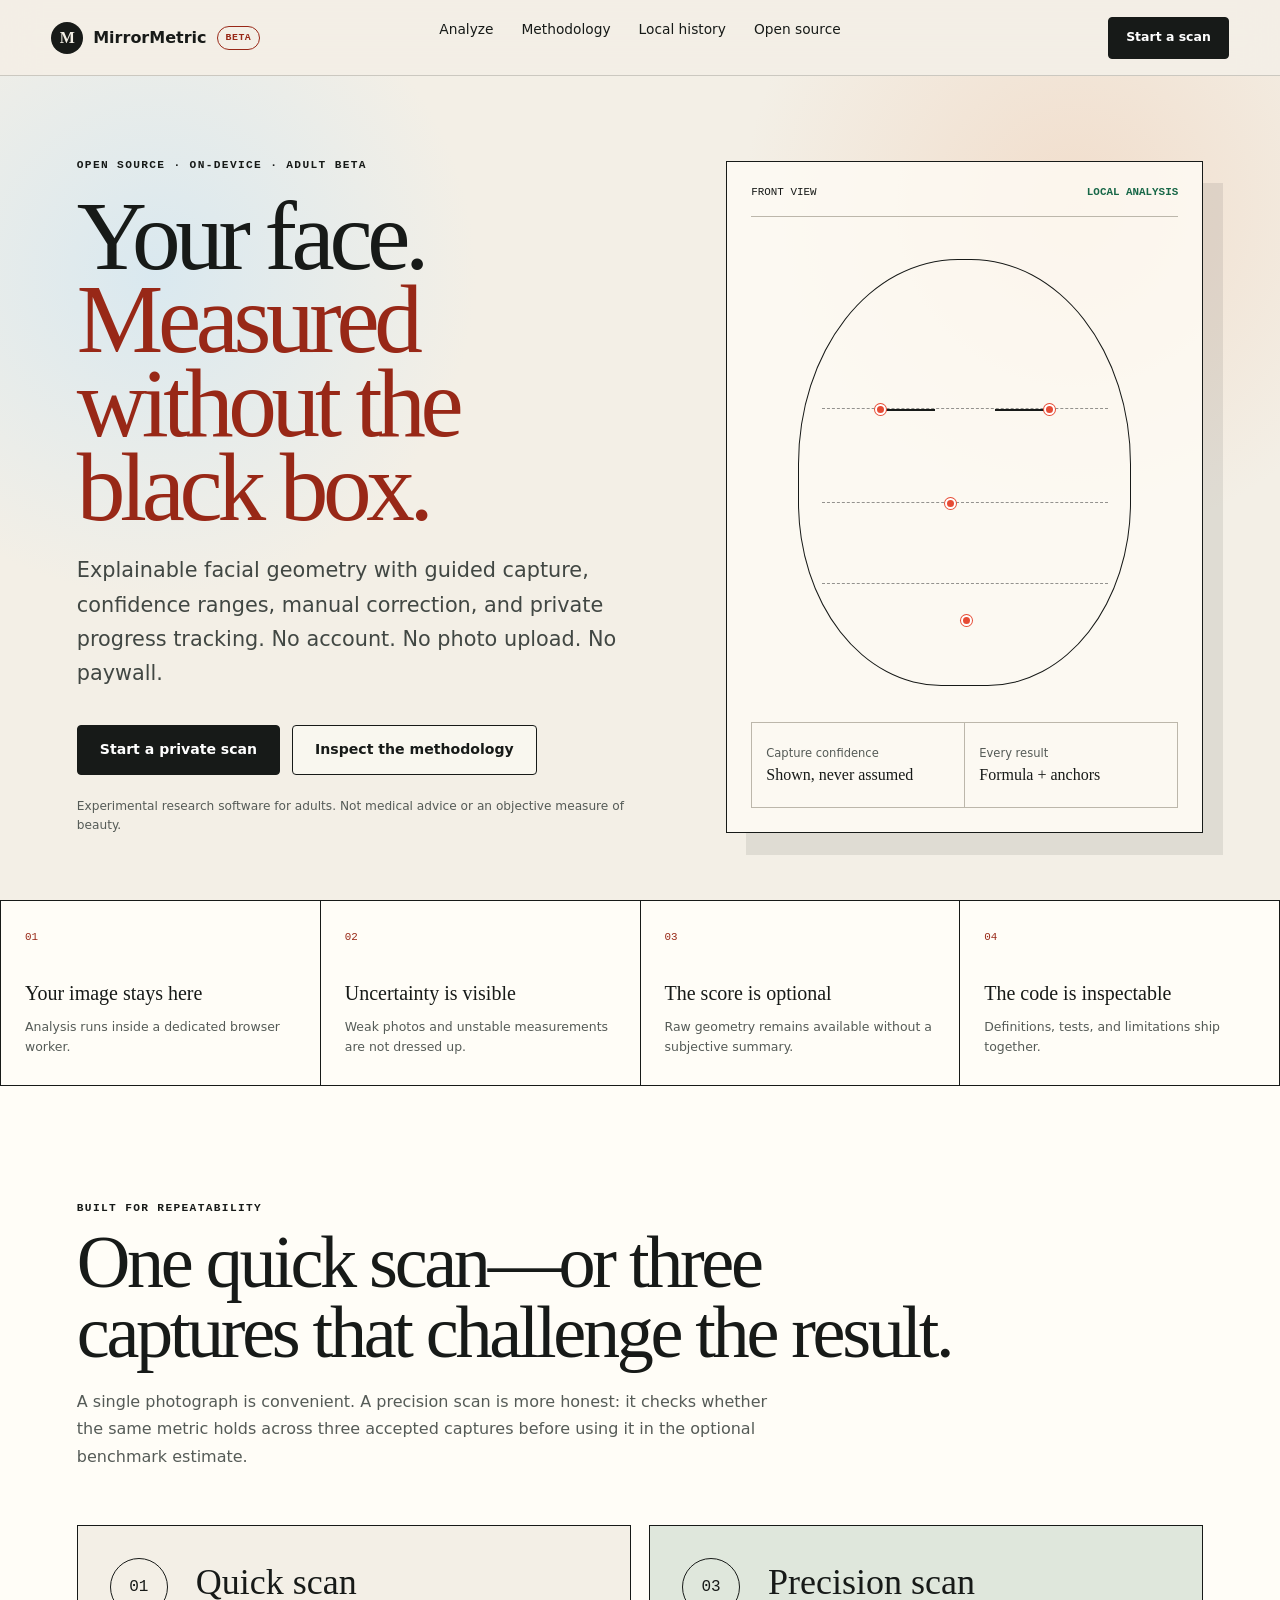
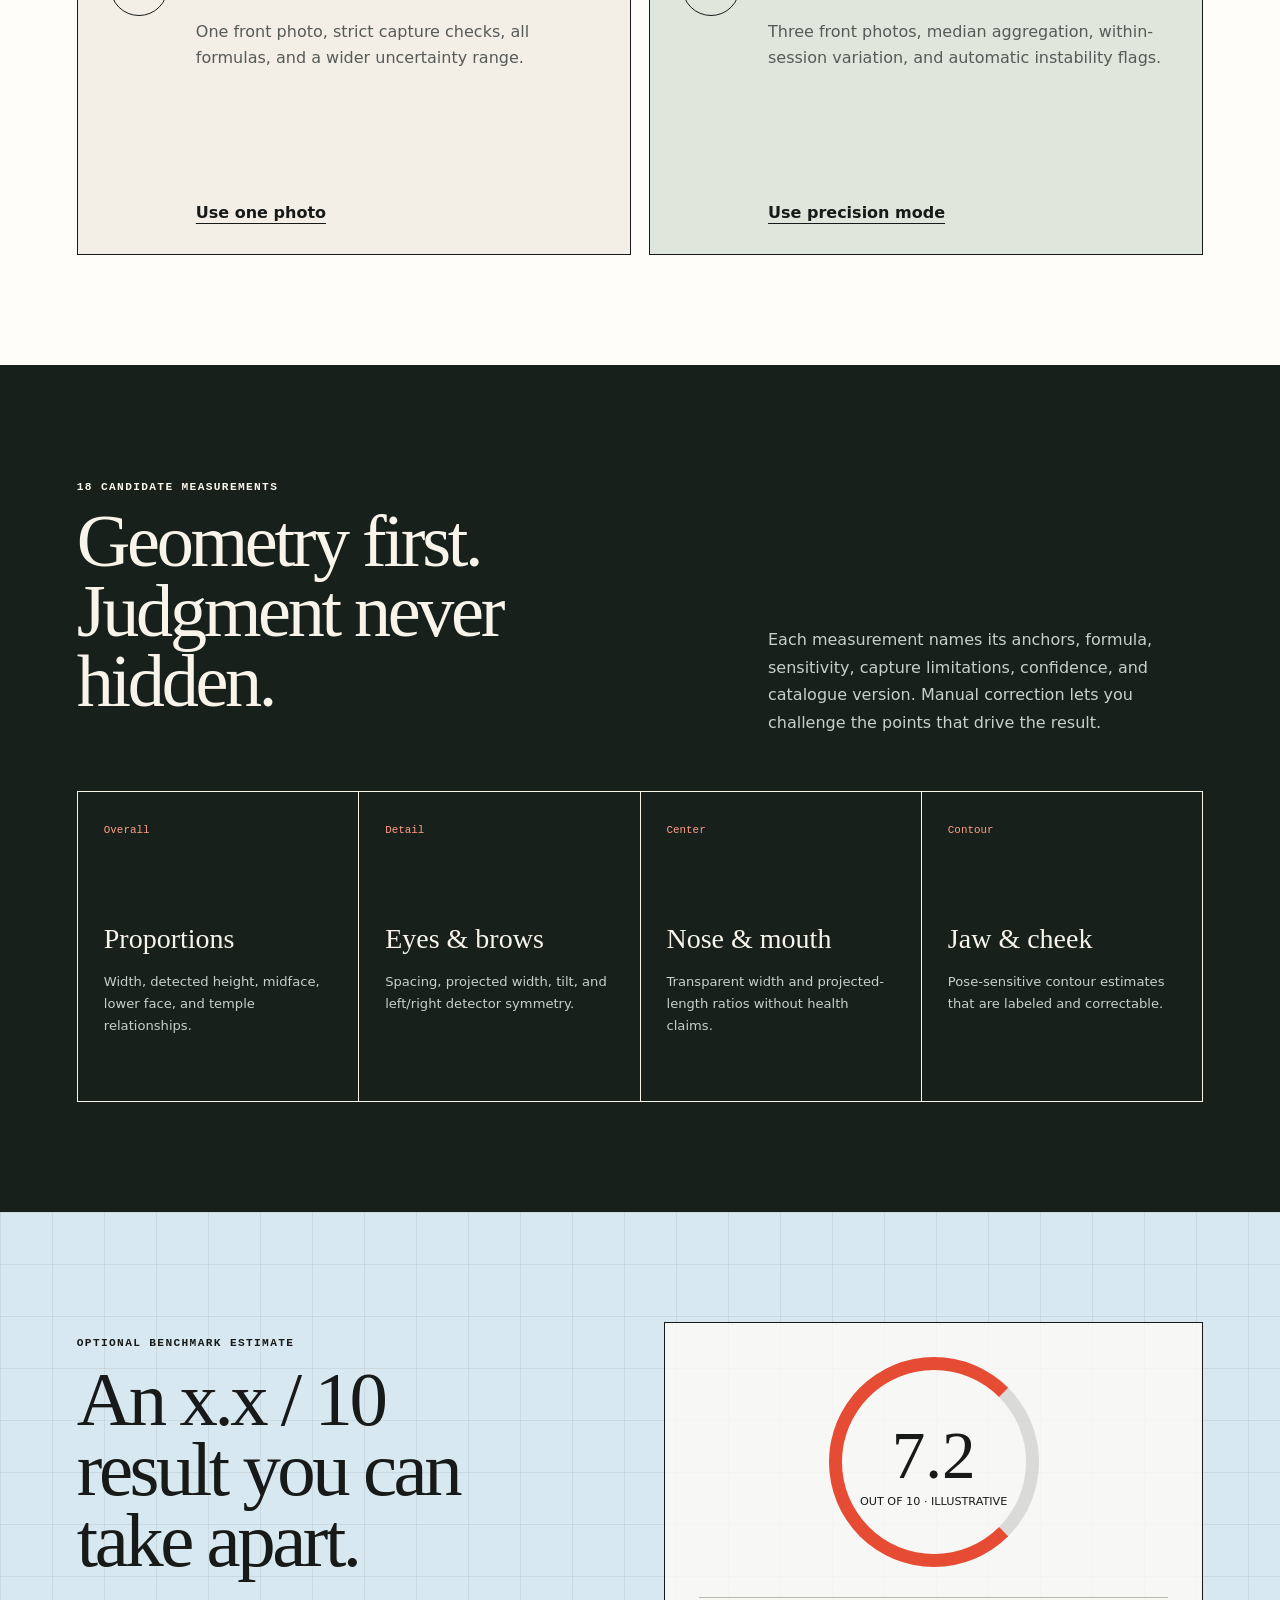
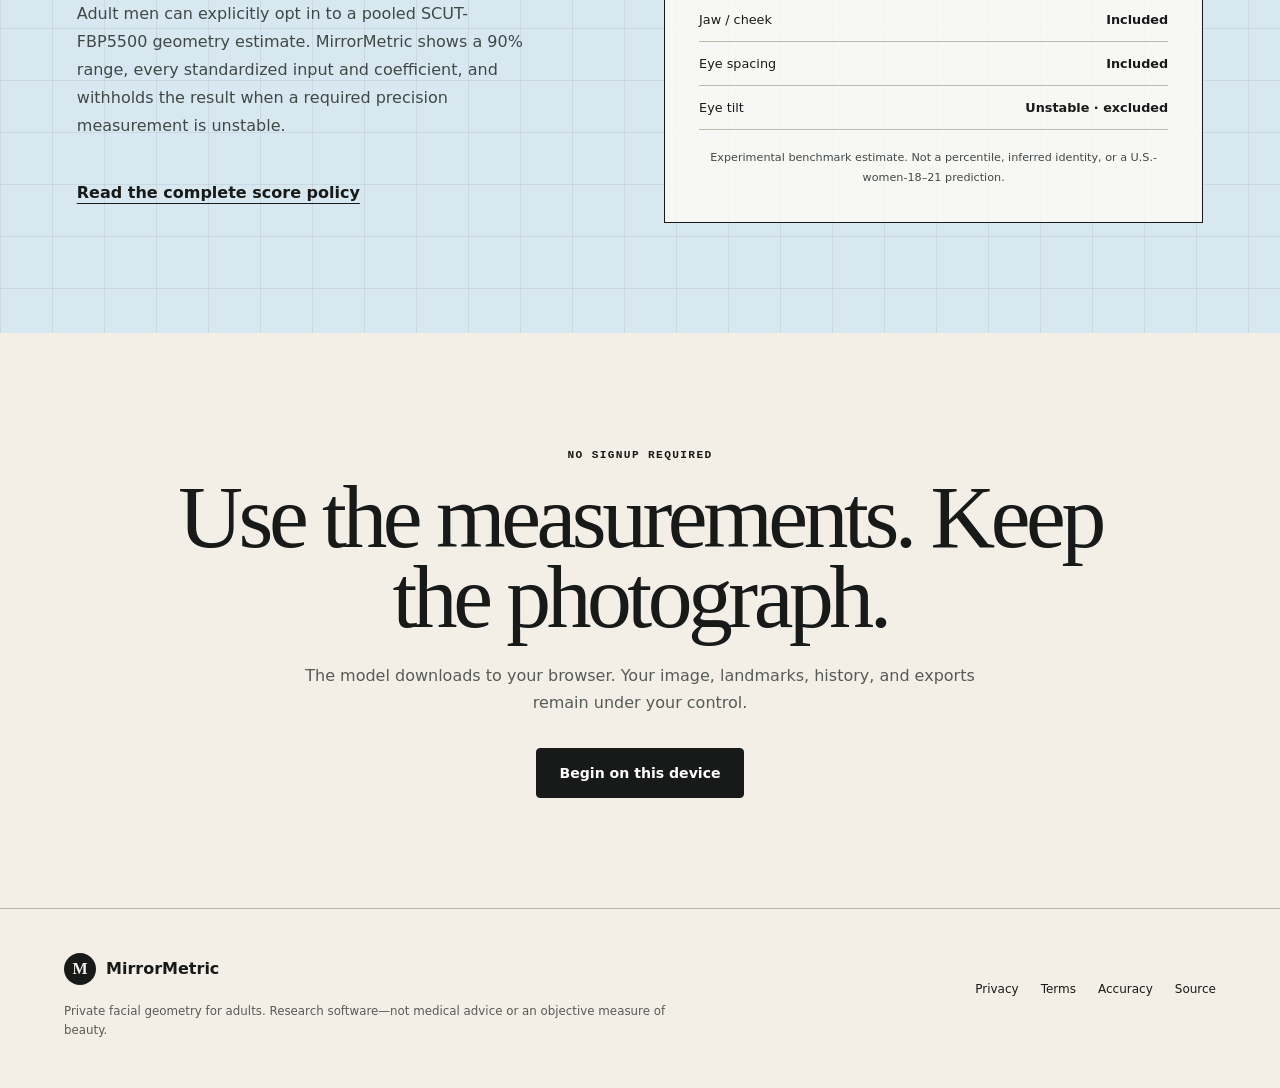
==== commit b5e2f969: "Deploy MirrorMetric experimental benchmark score" ====
--- a/index.html
+++ b/index.html
@@ -51,8 +51,8 @@
       }
     </script>
     <title>MirrorMetric — private, transparent facial measurements</title>
-    <script type="module" crossorigin src="/assets/index-Bq-GtZCT.js"></script>
-    <link rel="stylesheet" crossorigin href="/assets/index-DNA1RUNU.css">
+    <script type="module" crossorigin src="/assets/index-Dh4jA8WE.js"></script>
+    <link rel="stylesheet" crossorigin href="/assets/index-Y2Lw1l8g.css">
   </head>
   <body>
     <div id="root"></div>
--- a/assets/index-Y2Lw1l8g.css
+++ b/assets/index-Y2Lw1l8g.css
@@ -0,0 +1 @@
+:root{color:#171a18;font-synthesis:none;text-rendering:optimizelegibility;--ink:#171a18;--muted:#555b57;--paper:#f3efe6;--panel:#fffdf7;--line:#bcb7ab;--accent:#e64b34;--accent-dark:#982817;--green:#176747;--blue:#d8e8f0;--sage:#dfe7dc;--yellow:#f1cf66;--danger:#8e2114;--focus:#005fcc;background:#f3efe6;font-family:Avenir Next,Segoe UI,system-ui,sans-serif}*{box-sizing:border-box}html{scroll-behavior:smooth}body{background:var(--paper);min-width:320px;min-height:100vh;margin:0}body,button,input,select{font:inherit}button,select,input{color:inherit}button,summary,select,input[type=checkbox]{cursor:pointer}img{max-width:100%}a{color:inherit}:focus-visible{outline:3px solid var(--focus);outline-offset:3px}main:focus{outline:0}.sr-only{clip:rect(0, 0, 0, 0);white-space:nowrap;border:0;width:1px;height:1px;margin:-1px;padding:0;position:absolute;overflow:hidden}.skip-link{z-index:1000;color:#fff;background:var(--ink);padding:12px 16px;position:fixed;top:10px;left:12px;transform:translateY(-160%)}.skip-link:focus{transform:translateY(0)}.site-header{z-index:50;-webkit-backdrop-filter:blur(18px);backdrop-filter:blur(18px);background:#f3efe6f0;border-bottom:1px solid #171a182e;grid-template-columns:1fr auto 1fr;align-items:center;min-height:76px;padding:0 4vw;display:grid;position:sticky;top:0}.brand{align-items:center;gap:10px;width:max-content;min-height:44px;font-weight:750;text-decoration:none;display:inline-flex}.brand-mark{width:32px;height:32px;color:var(--paper);background:var(--ink);border-radius:50%;place-items:center;font-family:Georgia,Times New Roman,serif;display:grid}.beta-badge,.status-pill{letter-spacing:.05em;text-transform:uppercase;border:1px solid;border-radius:999px;align-items:center;min-height:24px;padding:4px 8px;font-family:ui-monospace,SFMono-Regular,Consolas,monospace;font-size:.62rem;font-weight:600;line-height:1;display:inline-flex}.beta-badge{color:var(--accent-dark)}.desktop-nav{align-items:center;gap:28px;font-size:.86rem;display:flex}.desktop-nav a,.site-footer nav a{min-height:34px;text-decoration:none}.desktop-nav a:hover,.site-footer nav a:hover{text-underline-offset:5px;text-decoration:underline}.site-header>.button{justify-self:end}.mobile-nav{display:none}.button{border:1px solid var(--ink);text-align:center;background:0 0;border-radius:4px;justify-content:center;align-items:center;min-width:44px;min-height:50px;padding:0 22px;font-size:.88rem;font-weight:750;line-height:1.15;text-decoration:none;display:inline-flex}.button:hover:not(:disabled){transform:translateY(-1px)}.button:disabled,.button-disabled{cursor:not-allowed;opacity:.42}.button-small{min-height:42px;padding:0 17px;font-size:.78rem}.button-large{min-height:58px;padding:0 28px}.button-primary{color:#fff;border-color:var(--ink);background:var(--ink)}.button-primary:hover:not(:disabled),.button-dark:hover:not(:disabled){border-color:var(--accent-dark);background:var(--accent-dark)}.button-dark{color:#fff;background:var(--ink)}.button-outline,.button-quiet{background:#fffdf78f}.button-danger{color:#fff;border-color:var(--danger);background:var(--danger)}.button-row{flex-wrap:wrap;gap:12px;display:flex}.text-button{text-underline-offset:4px;background:0 0;border:0;min-width:44px;min-height:36px;padding:4px;text-decoration:underline}.danger-text{color:var(--danger)}.eyebrow,.step-kicker{letter-spacing:.12em;text-transform:uppercase;font-family:ui-monospace,SFMono-Regular,Consolas,monospace;font-size:.7rem;font-weight:700}.home-hero{background:radial-gradient(circle at 12% 24%, #d8e8f0f2, transparent 25%), radial-gradient(circle at 84% 16%, #efc8ac73, transparent 26%), var(--paper);grid-template-columns:1.08fr .92fr;align-items:center;gap:7vw;min-height:calc(100vh - 76px);padding:8vh 6vw 6vh;display:grid}.hero-copy-block{max-width:860px}.hero-copy-block h1,.page-hero h1,.results-hero h1,.legal-page h1,.empty-page h1{letter-spacing:-.055em;margin:24px 0;font-family:Georgia,Times New Roman,serif;font-size:clamp(4.3rem,7.6vw,8.1rem);font-weight:500;line-height:.86}.hero-copy-block h1 span{color:var(--accent-dark);display:block}.hero-lede,.page-hero>p,.results-hero>div>p,.legal-lede{color:#414743;max-width:710px;font-size:clamp(1.05rem,1.7vw,1.3rem);line-height:1.65}.hero-copy-block .button-row{margin-top:34px}.microcopy{max-width:620px;color:var(--muted);margin:22px 0 0;font-size:.76rem;line-height:1.6}.hero-instrument{border:1px solid var(--ink);background:#fffdf7c7;min-width:0;padding:24px;box-shadow:20px 22px #171a1817}.instrument-topline{border-bottom:1px solid var(--line);text-transform:uppercase;justify-content:space-between;padding-bottom:18px;font-family:ui-monospace,SFMono-Regular,Consolas,monospace;font-size:.68rem;display:flex}.instrument-topline strong{color:var(--green)}.face-plot{aspect-ratio:.78;width:min(360px,78%);margin:42px auto 36px;position:relative}.face-outline{border:1.5px solid var(--ink);border-radius:48% 48% 43% 43%;position:absolute;inset:0}.face-outline:before,.face-outline:after{border-top:2px solid var(--ink);content:"";width:17%;position:absolute;top:35%}.face-outline:before{left:24%}.face-outline:after{right:24%}.plot-line{border-top:1px dashed #171a1875;position:absolute;left:7%;right:7%}.line-eyes{top:35%}.line-mid{top:57%}.line-jaw{top:76%}.plot-dot{background:var(--accent);width:11px;height:11px;box-shadow:0 0 0 1px var(--accent);border:2px solid #fff;border-radius:50%;position:absolute}.dot-one{top:34%;left:23%}.dot-two{top:34%;right:23%}.dot-three{top:56%;left:44%}.dot-four{bottom:14%;left:49%}.instrument-metrics{border-top:1px solid var(--line);border-left:1px solid var(--line);grid-template-columns:1fr 1fr;display:grid}.instrument-metrics div{border-right:1px solid var(--line);border-bottom:1px solid var(--line);flex-direction:column;justify-content:center;gap:6px;min-height:85px;padding:14px;display:flex}.instrument-metrics span{color:var(--muted);font-size:.72rem}.instrument-metrics strong{font-family:Georgia,Times New Roman,serif;font-size:1rem;font-weight:500}.trust-ribbon{border-top:1px solid var(--ink);border-left:1px solid var(--ink);background:var(--panel);grid-template-columns:repeat(4,1fr);display:grid}.trust-ribbon article{border-right:1px solid var(--ink);border-bottom:1px solid var(--ink);min-height:185px;padding:24px}.trust-ribbon article>span,.pillar-grid article>span,.method-grid article>span,.open-grid article>span{color:var(--accent-dark);font-family:ui-monospace,SFMono-Regular,Consolas,monospace;font-size:.68rem}.trust-ribbon strong{margin-top:38px;font-family:Georgia,Times New Roman,serif;font-size:1.25rem;font-weight:500;display:block}.trust-ribbon p{color:var(--muted);margin-bottom:0;font-size:.78rem;line-height:1.55}.section{padding:110px 6vw}.section-paper{background:var(--panel)}.section-dark,.page-hero-dark{color:#f8f4ea;background:#18201c}.section-blue,.page-hero-blue{background:linear-gradient(#171a1812 1px, transparent 1px), linear-gradient(90deg, #171a1812 1px, transparent 1px), var(--blue);background-size:52px 52px}.section-intro{max-width:1080px;margin-bottom:55px}.section-intro h2,.correction-strip h2,.editor-heading h2,.history-unlock h2,.local-save-section h2{letter-spacing:-.045em;max-width:900px;margin:13px 0 20px;font-family:Georgia,Times New Roman,serif;font-size:clamp(3rem,5.8vw,6.2rem);font-weight:500;line-height:.94}.section-intro>p,.split-intro>p,.correction-strip p,.history-unlock>div>p,.local-save-section>div>p{max-width:720px;color:var(--muted);margin:0;line-height:1.72}.section-dark .section-intro>p,.section-dark .split-intro>p{color:#c7d0ca}.split-intro{grid-template-columns:1.15fr .85fr;align-items:end;gap:8vw;max-width:none;display:grid}.mode-showcase{grid-template-columns:1fr 1fr;gap:18px;display:grid}.mode-card{border:1px solid var(--ink);background:var(--paper);grid-template-columns:auto 1fr;gap:28px;min-height:330px;padding:32px;display:grid}.mode-card-featured{background:var(--sage)}.mode-number{border:1px solid var(--ink);border-radius:50%;place-items:center;width:58px;height:58px;font-family:ui-monospace,monospace;display:grid}.mode-card h3{margin:3px 0 16px;font-family:Georgia,Times New Roman,serif;font-size:2.25rem;font-weight:500}.mode-card p{max-width:460px;color:var(--muted);line-height:1.65}.mode-card a{text-underline-offset:5px;grid-column:2;align-self:end;font-weight:750}.pillar-grid,.profile-grid,.method-grid,.open-grid{border-top:1px solid;border-left:1px solid;grid-template-columns:repeat(4,1fr);display:grid}.pillar-grid article,.method-grid article,.open-grid article{border-bottom:1px solid;border-right:1px solid;min-height:310px;padding:26px}.pillar-grid article>span{color:#ff9e88}.pillar-grid h3,.method-grid h2,.open-grid h2{margin:86px 0 16px;font-family:Georgia,Times New Roman,serif;font-size:1.75rem;font-weight:500}.pillar-grid p,.method-grid p,.open-grid p{color:#c7d0ca;font-size:.82rem;line-height:1.65}.method-grid,.open-grid{background:var(--panel)}.method-grid p,.open-grid p{color:var(--muted)}.score-story{grid-template-columns:.92fr 1.08fr;align-items:center;gap:10vw;display:grid}.score-story h2{letter-spacing:-.045em;margin:15px 0 24px;font-family:Georgia,Times New Roman,serif;font-size:clamp(3.3rem,6vw,6.4rem);font-weight:500;line-height:.92}.score-story>div>p{color:#404946;line-height:1.75}.text-link{text-underline-offset:5px;align-items:center;min-height:44px;margin-top:14px;font-weight:750;display:inline-flex}.score-specimen{border:1px solid var(--ink);background:#fffdf7cc;padding:34px}.score-ring{border:13px solid var(--accent);border-right-color:#171a1821;border-radius:50%;flex-direction:column;justify-content:center;align-items:center;width:210px;height:210px;margin:0 auto 30px;display:flex}.score-ring strong{font-family:Georgia,Times New Roman,serif;font-size:4.2rem;font-weight:500}.score-ring span{text-transform:uppercase;font-size:.7rem}.score-specimen ul{border-top:1px solid var(--line);margin:0;padding:0;list-style:none}.score-specimen li{border-bottom:1px solid var(--line);justify-content:space-between;gap:16px;padding:14px 0;font-size:.8rem;display:flex}.score-specimen li strong{text-align:right}.score-specimen>p{color:var(--muted);text-align:center;margin:18px 0 0;font-size:.7rem}.final-cta{text-align:center}.final-cta h2{letter-spacing:-.05em;max-width:970px;margin:15px auto 24px;font-family:Georgia,Times New Roman,serif;font-size:clamp(3.6rem,7vw,7.4rem);font-weight:500;line-height:.9}.final-cta p{max-width:680px;color:var(--muted);margin:0 auto 32px;line-height:1.7}.page-hero{min-height:600px;padding:120px 7vw 90px}.page-hero h1{max-width:1120px;font-size:clamp(4rem,8vw,8.4rem)}.page-hero-dark>p{color:#d1d7d3}.page-hero-blue .button{margin-top:24px}.catalogue-group{margin-top:55px}.catalogue-group>h3{margin:0 0 14px;font-family:Georgia,Times New Roman,serif;font-size:2rem;font-weight:500}.catalogue-table{border-top:1px solid var(--line)}.catalogue-table article{border-bottom:1px solid var(--line);grid-template-columns:1.05fr 1.5fr 1fr .65fr;align-items:start;gap:24px;padding:18px 0;font-size:.78rem;display:grid}.catalogue-table article>div{flex-direction:column;gap:6px;display:flex}.catalogue-table code{color:var(--muted);font-size:.65rem}.catalogue-table p{color:var(--muted);margin:0;line-height:1.55}.catalogue-table article>span{line-height:1.5}.profile-grid{color:var(--ink);background:#fffdf7b8;grid-template-columns:repeat(4,1fr)}.profile-grid article{border-right:1px solid var(--ink);border-bottom:1px solid var(--ink);flex-direction:column;min-height:300px;padding:26px;display:flex}.profile-grid h3{margin:0;font-family:Georgia,Times New Roman,serif;font-size:2rem;font-weight:500}.profile-grid p{color:var(--muted);font-size:.82rem;line-height:1.6}.profile-grid strong{margin-top:auto}.profile-grid small{color:var(--muted);margin-top:14px;line-height:1.5}.benchmark-section{background:var(--sage)}.benchmark-banner{border:1px solid var(--ink);background:#fffdf7a8;grid-template-columns:.35fr 1fr;gap:5vw;padding:28px;display:grid}.benchmark-banner p{margin:0;line-height:1.7}.analyze-hero{background:radial-gradient(circle at 80% 20%, #d8e8f0e6, transparent 24%), var(--paper);min-height:520px}.analysis-workspace{grid-template-columns:.7fr 1.3fr;gap:20px;padding:0 6vw 110px;display:grid}.scan-setup,.capture-setup,.consent-setup{border:1px solid var(--ink);background:var(--panel);padding:34px}.scan-setup{align-self:start}.capture-setup{min-width:0}.consent-setup{grid-column:1/-1}.scan-setup h2,.capture-setup h2,.consent-setup h2{margin:12px 0 26px;font-family:Georgia,Times New Roman,serif;font-size:clamp(2.1rem,3.5vw,3.8rem);font-weight:500;line-height:.98}.step-kicker{color:var(--accent-dark)}.segmented-control{border:1px solid var(--ink);grid-template-columns:1fr 1fr;display:grid}.segmented-control button{text-align:left;background:0 0;border:0;flex-direction:column;justify-content:center;min-height:92px;padding:18px;display:flex}.segmented-control button+button{border-left:1px solid var(--ink)}.segmented-control button[aria-pressed=true]{color:#fff;background:var(--ink)}.segmented-control span{margin-top:5px;font-size:.72rem}.mode-explainer{background:var(--sage);margin-top:18px;padding:18px}.mode-explainer p{color:var(--muted);margin-bottom:0;font-size:.78rem;line-height:1.6}.capture-heading,.camera-heading,.editor-heading,.history-toolbar,.report-title{justify-content:space-between;align-items:flex-start;gap:20px;display:flex}.capture-heading h2{margin-top:12px}.drop-zone{text-align:center;background-color:#eef2ed;background-image:linear-gradient(#171a180e 1px,#0000 1px),linear-gradient(90deg,#171a180e 1px,#0000 1px),none;background-position:0 0,0 0,0 0;background-repeat:repeat,repeat,repeat;background-size:38px 38px;background-attachment:scroll,scroll,scroll;background-origin:padding-box,padding-box,padding-box;background-clip:border-box,border-box,border-box;border:2px dashed #68706b;flex-direction:column;justify-content:center;align-items:center;min-height:330px;padding:32px;display:flex}.drop-zone>strong{font-family:Georgia,Times New Roman,serif;font-size:2rem;font-weight:500}.drop-zone>span{color:var(--muted);margin:9px 0 24px;font-size:.78rem}.visually-hidden-input{opacity:0;pointer-events:none;width:1px;height:1px;position:absolute}.drop-zone:has(.visually-hidden-input:focus-visible) .button{outline:3px solid var(--focus);outline-offset:3px}.file-preview-grid{grid-template-columns:repeat(3,1fr);gap:12px;margin-top:16px;display:grid}.file-preview{border:1px solid var(--line);background:var(--paper);min-width:0;padding:10px}.file-preview img{object-fit:cover;background:#d7d8d2;width:100%;height:150px;display:block}.file-preview>div{flex-direction:column;min-width:0;margin:10px 0;display:flex}.file-preview span{color:var(--muted);text-overflow:ellipsis;white-space:nowrap;font-size:.65rem;overflow:hidden}.file-preview button{min-width:44px;min-height:36px;color:var(--danger);background:0 0;border:0;padding:0;text-decoration:underline}.consent-list{border-bottom:0;border-left:0;border-right:0;border-top:1px solid var(--line);margin:0;padding:0}.consent-list label,.score-opt-in>label{border-bottom:1px solid var(--line);grid-template-columns:30px 1fr;align-items:start;gap:14px;min-height:92px;padding:18px 0;display:grid}input[type=checkbox]{width:24px;height:24px;accent-color:var(--ink);margin:1px 0 0}.consent-list label>span,.score-opt-in label>span{color:var(--muted);flex-direction:column;gap:5px;font-size:.82rem;line-height:1.5;display:flex}.consent-list label strong,.score-opt-in label strong{color:var(--ink);font-size:.95rem}.score-opt-in{border:1px solid var(--ink);background:var(--blue);margin:26px 0;padding:0 20px}.score-opt-in legend{padding:0 8px;font-weight:750}.score-opt-in>p{color:var(--muted);font-size:.78rem;line-height:1.55}.goal-select{justify-content:space-between;border-bottom:0!important;flex-direction:row!important;align-items:center!important;gap:20px!important;min-height:0!important;padding:0 0 18px!important;display:flex!important}select,input[type=password]{border:1px solid var(--ink);background:var(--panel);border-radius:2px;min-height:48px;padding:0 12px}.analyze-action{justify-content:space-between;align-items:center;gap:30px;display:flex}.analyze-action p{max-width:620px;color:var(--muted);margin:5px 0 0;font-size:.78rem}.visible-status{border-left:4px solid var(--green);background:#e3f0e9;margin:18px 0 0;padding:12px 14px}.alert{border-left:4px solid var(--ink);margin-top:16px;padding:15px 17px;line-height:1.5}.alert-error{color:#66180e;border-color:var(--danger);background:#f8e2dd}.camera-card{border:1px solid var(--ink);background:var(--sage);margin:0 0 18px;padding:24px}.camera-heading h3{margin:8px 0 16px;font-family:Georgia,Times New Roman,serif;font-size:2rem;font-weight:500}.icon-button{border:1px solid var(--ink);background:var(--panel);min-height:44px;padding:0 12px}.camera-frame{aspect-ratio:4/3;background:#151715;max-width:620px;margin:0 auto;position:relative;overflow:hidden}.camera-frame video{object-fit:cover;width:100%;height:100%;transform:scaleX(-1)}.camera-guide{border:2px solid #ffffffe0;border-radius:48% 48% 43% 43%;position:absolute;inset:7% 26%;box-shadow:0 0 0 999px #0000003d}.camera-feedback{border:1px solid var(--line);background:var(--panel);max-width:620px;margin:14px auto 0;padding:14px}.camera-feedback p{color:var(--muted);margin:4px 0 10px;font-size:.74rem}.camera-feedback ul{grid-template-columns:repeat(2,minmax(0,1fr));gap:6px 14px;margin:0;padding:0;font-size:.68rem;list-style:none;display:grid}.camera-feedback li{gap:7px;display:flex}.camera-feedback li span{min-width:30px;color:var(--success);text-transform:uppercase;font-weight:800}.camera-feedback li[data-severity=error] span{color:var(--danger)}.camera-actions{justify-content:space-between;align-items:center;gap:24px;margin-top:18px;display:flex}.camera-actions p{max-width:620px;color:var(--muted);margin:0;font-size:.75rem;line-height:1.55}.capture-report{background:var(--sage)}.report-grid{grid-template-columns:repeat(3,1fr);gap:18px;display:grid}.report-grid>article{border:1px solid var(--ink);background:var(--panel);padding:24px}.report-title h3{margin:0;font-family:Georgia,Times New Roman,serif;font-size:1.7rem;font-weight:500}.status-pass{color:var(--green)}.status-fail{color:var(--danger)}.report-grid ul{margin:18px 0 0;padding:0;list-style:none}.report-grid li{border-top:1px solid var(--line);flex-direction:column;gap:4px;padding:12px 0;font-size:.72rem;line-height:1.45;display:flex}.report-grid li[data-severity=error] strong{color:var(--danger)}.report-grid li[data-severity=pass] strong{color:var(--green)}.report-replace{width:100%;margin-top:18px}.capture-report:focus{outline:3px solid var(--accent-dark);outline-offset:-3px}.results-hero{background:var(--sage);grid-template-columns:1.15fr .85fr;align-items:end;gap:8vw;min-height:530px;padding:100px 7vw 80px;display:grid}.results-hero h1{font-size:clamp(4rem,7vw,7.6rem)}.result-summary{border-top:1px solid var(--ink)}.result-summary>div{border-bottom:1px solid var(--ink);justify-content:space-between;align-items:center;min-height:84px;padding:16px 0;display:flex}.result-summary span{font-size:.75rem}.result-summary strong{font-family:Georgia,Times New Roman,serif;font-size:2rem;font-weight:500}.result-actions{border-bottom:1px solid var(--line);background:var(--panel);justify-content:flex-end;gap:10px;padding:18px 6vw;display:flex}.correction-strip,.local-save-section,.history-unlock{background:var(--blue);grid-template-columns:1.15fr .85fr;align-items:center;gap:8vw;padding:72px 6vw;display:grid}.correction-strip h2,.local-save-section h2,.history-unlock h2{font-size:clamp(2.7rem,5vw,5rem)}.capture-button-list{flex-direction:column;gap:10px;display:flex}.editor-section{background:var(--blue);padding:30px 4vw 80px}.editor-card{border:1px solid var(--ink);background:var(--panel);padding:32px;box-shadow:18px 18px #171a181a}.editor-heading h2{max-width:800px;font-size:clamp(2.4rem,4vw,4.2rem)}.lede-small{max-width:750px;color:var(--muted);line-height:1.65}.editor-layout{grid-template-columns:1.25fr .75fr;gap:28px;margin-top:28px;display:grid}.image-stage{background:#d6d9d3;place-items:center;min-width:0;min-height:560px;padding:18px;display:grid}.image-canvas-wrap{max-width:100%;display:inline-grid;position:relative}.image-canvas-wrap img{width:auto;max-width:100%;max-height:640px;display:block}.image-canvas-wrap canvas{touch-action:none;width:100%;height:100%;position:absolute;inset:0}.editor-controls{flex-direction:column;display:flex}.editor-controls>label,.goal-control-box>label,.local-save-section form>label,.history-unlock form>label{margin-bottom:8px;font-size:.74rem;font-weight:750}.control-status{color:var(--muted);font-size:.75rem}.nudge-grid{grid-template-columns:repeat(3,1fr);gap:7px;width:210px;margin:18px auto;display:grid}.nudge-grid button{border:1px solid var(--ink);background:var(--paper);min-width:54px;min-height:54px;font-size:.7rem}.nudge-grid button:first-child{grid-column:2}.nudge-grid button:nth-child(2){grid-column:1}.nudge-grid button:nth-child(4){grid-column:2}.editor-secondary-actions{gap:8px;margin:14px 0;display:flex}.editor-secondary-actions button{border:1px solid var(--ink);background:var(--panel);min-height:44px}.measurements-section{background:var(--panel)}.measurement-category{margin-top:48px}.measurement-category>h3{margin-bottom:14px;font-family:Georgia,Times New Roman,serif;font-size:2rem;font-weight:500}.measurement-grid{border-top:1px solid var(--line);border-left:1px solid var(--line);grid-template-columns:repeat(3,1fr);display:grid}.measurement-card{border-right:1px solid var(--line);border-bottom:1px solid var(--line);min-width:0;min-height:340px;padding:22px}.measurement-card.stability-unstable{background:repeating-linear-gradient(-45deg,#8e21140d,#8e21140d 8px,#0000 8px 16px),#fff9f6}.measurement-topline,.measurement-confidence{justify-content:space-between;gap:12px;display:flex}.measurement-topline>span:first-child{font-size:.78rem;font-weight:750}.measurement-value{letter-spacing:-.035em;margin:30px 0 18px;font-family:Georgia,Times New Roman,serif;font-size:3.5rem;font-weight:500;display:block}.measurement-confidence{color:var(--muted);font-size:.68rem}.variation-note{color:var(--danger);font-size:.68rem}.measurement-card details{border-top:1px solid var(--line);margin-top:24px}.measurement-card summary{min-height:46px;padding-top:14px;font-size:.72rem;font-weight:750}.measurement-card details p,.measurement-card details dd{color:var(--muted);font-size:.72rem;line-height:1.55}.measurement-card code{background:var(--paper);white-space:normal;padding:8px;font-size:.65rem;display:block}.measurement-card dl{margin:14px 0 0}.measurement-card dl>div{grid-template-columns:.35fr 1fr;gap:8px;padding:6px 0;display:grid}.measurement-card dt{font-size:.67rem;font-weight:750}.measurement-card dd{margin:0}.score-section{background:var(--blue)}.score-control,.score-results{grid-template-columns:1fr 1fr;align-items:center;gap:7vw;display:grid}.score-control h2{margin:12px 0 18px;font-family:Georgia,Times New Roman,serif;font-size:clamp(3.4rem,6vw,6rem);font-weight:500;line-height:.92}.score-control p{max-width:680px;color:var(--muted);line-height:1.7}.goal-control-box{border:1px solid var(--ink);background:#fffdf7bd;flex-direction:column;padding:28px;display:flex}.goal-control-box select{margin-bottom:12px}.score-results{align-items:start;margin-top:55px}.score-total{border:1px solid var(--ink);background:var(--panel);flex-direction:column;justify-content:center;min-height:420px;padding:36px;display:flex;position:sticky;top:100px}.score-total>span{text-transform:uppercase;font-size:.76rem;font-weight:750}.score-total>strong{font-family:Georgia,Times New Roman,serif;font-size:9rem;font-weight:500;line-height:.85}.score-total>strong small{white-space:nowrap;font-family:Avenir Next,Segoe UI,system-ui,sans-serif;font-size:1.2rem}.benchmark-withheld{margin-top:40px}.withheld-breakdown{margin-top:36px}.benchmark-withheld ul{line-height:1.6}.alert-warning{background:#fff6d8;border-color:#7b5a00}.score-total p,.score-total small{color:var(--muted);line-height:1.55}.score-breakdown{border-top:1px solid var(--ink)}.score-breakdown article{border-bottom:1px solid var(--ink);grid-template-columns:1fr auto;gap:7px 20px;padding:18px 0;display:grid}.score-breakdown article>div{flex-direction:column;gap:4px;display:flex}.score-breakdown article span,.score-breakdown article p{font-size:.72rem}.score-breakdown article p{color:var(--muted);grid-column:1/-1;margin:0;line-height:1.5}.guidance-section{color:#f8f4ea;background:var(--ink)}.guidance-section .section-intro>p{color:#c7d0ca}.guidance-grid{border-top:1px solid #56605a;border-left:1px solid #56605a;grid-template-columns:repeat(3,1fr);display:grid}.guidance-grid article{border-bottom:1px solid #56605a;border-right:1px solid #56605a;flex-direction:column;min-height:370px;padding:24px;display:flex}.guidance-labels{flex-wrap:wrap;gap:7px;display:flex}.guidance-labels span{color:#d6ded9;text-transform:uppercase;border:1px solid #7a867f;border-radius:999px;padding:4px 7px;font-family:ui-monospace,monospace;font-size:.58rem}.guidance-grid h3{margin:54px 0 15px;font-family:Georgia,Times New Roman,serif;font-size:1.65rem;font-weight:500}.guidance-grid p,.guidance-grid details{color:#c7d0ca;font-size:.78rem;line-height:1.65}.guidance-grid details summary{color:#fff;min-height:42px;font-weight:700}.guidance-grid article>a,.source-label{color:#ffad9a;text-underline-offset:4px;align-items:end;min-height:44px;margin-top:auto;font-size:.72rem;line-height:1.45;display:inline-flex}.local-save-section{background:var(--sage)}.local-save-section form,.history-unlock form{border:1px solid var(--ink);background:var(--panel);flex-direction:column;padding:28px;display:flex}.local-save-section form>p,.history-unlock form>p{color:var(--muted);margin:7px 0 14px;font-size:.7rem}.local-save-section form [role=status],.history-unlock form [role=status]{min-height:24px;color:var(--green);margin-top:10px;font-size:.75rem}.history-records{background:var(--panel)}.history-toolbar h2{margin:10px 0 0;font-family:Georgia,Times New Roman,serif;font-size:clamp(3rem,5vw,5rem);font-weight:500}.history-grid{grid-template-columns:repeat(3,1fr);gap:16px;margin-top:45px;display:grid}.history-grid>article{border:1px solid var(--ink);background:var(--paper);flex-direction:column;min-height:330px;padding:24px;display:flex}.history-card-top{justify-content:space-between;gap:12px;font-size:.72rem;display:flex}.history-grid h3{margin:45px 0 20px;font-family:Georgia,Times New Roman,serif;font-size:1.8rem;font-weight:500}.history-grid dl{margin:0}.history-grid dl>div{border-top:1px solid var(--line);justify-content:space-between;padding:8px 0;font-size:.72rem;display:flex}.history-grid dd{margin:0;font-weight:700}.history-card-actions{justify-content:space-between;align-items:center;gap:12px;margin-top:auto;display:flex}.empty-records{border:1px dashed var(--line);text-align:center;margin-top:40px;padding:55px}.legal-page{max-width:950px;margin:0 auto;padding:110px 6vw 140px}.legal-page h1{font-size:clamp(4rem,8vw,7.7rem)}.legal-page h2{margin:55px 0 14px;font-family:Georgia,Times New Roman,serif;font-size:2rem;font-weight:500}.legal-page p{color:var(--muted);line-height:1.8}.empty-page{text-align:center;flex-direction:column;justify-content:center;align-items:center;min-height:70vh;padding:110px 6vw;display:flex}.empty-page h1{max-width:900px;font-size:clamp(3.5rem,7vw,7rem)}.site-footer{border-top:1px solid var(--line);background:var(--paper);justify-content:space-between;align-items:center;gap:40px;min-height:180px;padding:36px 5vw;display:flex}.site-footer>div>p{max-width:620px;color:var(--muted);font-size:.74rem;line-height:1.55}.site-footer nav{gap:22px;font-size:.75rem;display:flex}@media (width<=1080px){.site-header{grid-template-columns:1fr auto}.desktop-nav,.site-header>.button{display:none}.mobile-nav{justify-self:end;display:block;position:relative}.mobile-nav summary{border:1px solid var(--ink);place-items:center;min-width:70px;min-height:44px;list-style:none;display:grid}.mobile-nav summary::-webkit-details-marker{display:none}.mobile-nav nav{border:1px solid var(--ink);background:var(--panel);flex-direction:column;width:min(280px,86vw);padding:10px;display:flex;position:absolute;top:50px;right:0;box-shadow:8px 8px #171a181f}.mobile-nav nav a{align-items:center;min-height:48px;padding:0 10px;text-decoration:none;display:flex}.home-hero,.score-story,.results-hero,.score-control,.score-results,.correction-strip,.local-save-section,.history-unlock{grid-template-columns:1fr}.hero-instrument{width:min(680px,100%);margin:0 auto}.trust-ribbon,.pillar-grid,.profile-grid,.method-grid,.open-grid{grid-template-columns:repeat(2,1fr)}.analysis-workspace{grid-template-columns:1fr}.consent-setup{grid-column:auto}.report-grid,.measurement-grid,.guidance-grid,.history-grid{grid-template-columns:repeat(2,1fr)}.editor-layout{grid-template-columns:1fr}.score-total{position:static}}@media (width<=720px){.site-header{min-height:66px;padding:0 18px}.beta-badge{display:none}.home-hero{min-height:auto;padding:80px 20px 60px}.hero-copy-block h1,.page-hero h1,.results-hero h1,.legal-page h1,.empty-page h1{font-size:clamp(3.5rem,16vw,5.2rem)}.hero-copy-block h1{overflow-wrap:anywhere}.hero-copy-block .button-row,.result-actions,.history-toolbar,.capture-heading,.camera-heading,.editor-heading,.analyze-action,.camera-actions{flex-direction:column;align-items:stretch}.button-row .button,.result-actions .button{width:100%}.face-plot{width:82%}.instrument-metrics,.trust-ribbon,.mode-showcase,.pillar-grid,.profile-grid,.method-grid,.open-grid,.report-grid,.measurement-grid,.guidance-grid,.history-grid,.file-preview-grid{grid-template-columns:1fr}.trust-ribbon article{min-height:150px}.section,.analysis-workspace,.page-hero,.results-hero,.legal-page{padding-left:20px;padding-right:20px}.section{padding-top:80px;padding-bottom:80px}.split-intro,.benchmark-banner{grid-template-columns:1fr;gap:24px}.mode-card{grid-template-columns:auto 1fr;min-height:300px;padding:22px}.mode-card a{grid-column:1/-1}.catalogue-table article{grid-template-columns:1fr;gap:8px}.scan-setup,.capture-setup,.consent-setup,.editor-card{padding:22px}.segmented-control{grid-template-columns:1fr}.segmented-control button+button{border-top:1px solid var(--ink);border-left:0}.goal-select{flex-direction:column!important;align-items:stretch!important}.camera-guide{left:20%;right:20%}.result-actions{padding-left:20px;padding-right:20px}.correction-strip,.local-save-section,.history-unlock{padding:60px 20px}.editor-section{padding:20px 10px 60px}.image-stage{min-height:360px;padding:8px}.measurement-card{min-height:300px}.score-total>strong{font-size:7rem}.site-footer{flex-direction:column;align-items:flex-start;padding:38px 20px}.site-footer nav{flex-wrap:wrap}}@media (width<=380px){.brand{gap:7px;font-size:.9rem}.hero-copy-block h1,.page-hero h1,.results-hero h1,.legal-page h1,.empty-page h1{font-size:3.2rem}.instrument-metrics{grid-template-columns:1fr}.segmented-control button{min-height:80px}.nudge-grid{width:190px}}@media (prefers-reduced-motion:reduce){*,:before,:after{scroll-behavior:auto!important;transition-duration:.01ms!important;animation-duration:.01ms!important;animation-iteration-count:1!important}}@media (forced-colors:active){:focus-visible{outline:3px solid buttontext}}@media print{.site-header,.site-footer,.result-actions,.correction-strip,.editor-section,.goal-control-box,.local-save-section,.button,.guidance-section{display:none!important}body{color:#000;background:#fff}.results-hero,.section,.score-section{padding:24px 0;background:#fff!important}.measurement-grid{grid-template-columns:repeat(2,1fr)}.measurement-card,.score-total,.score-breakdown article{break-inside:avoid}}
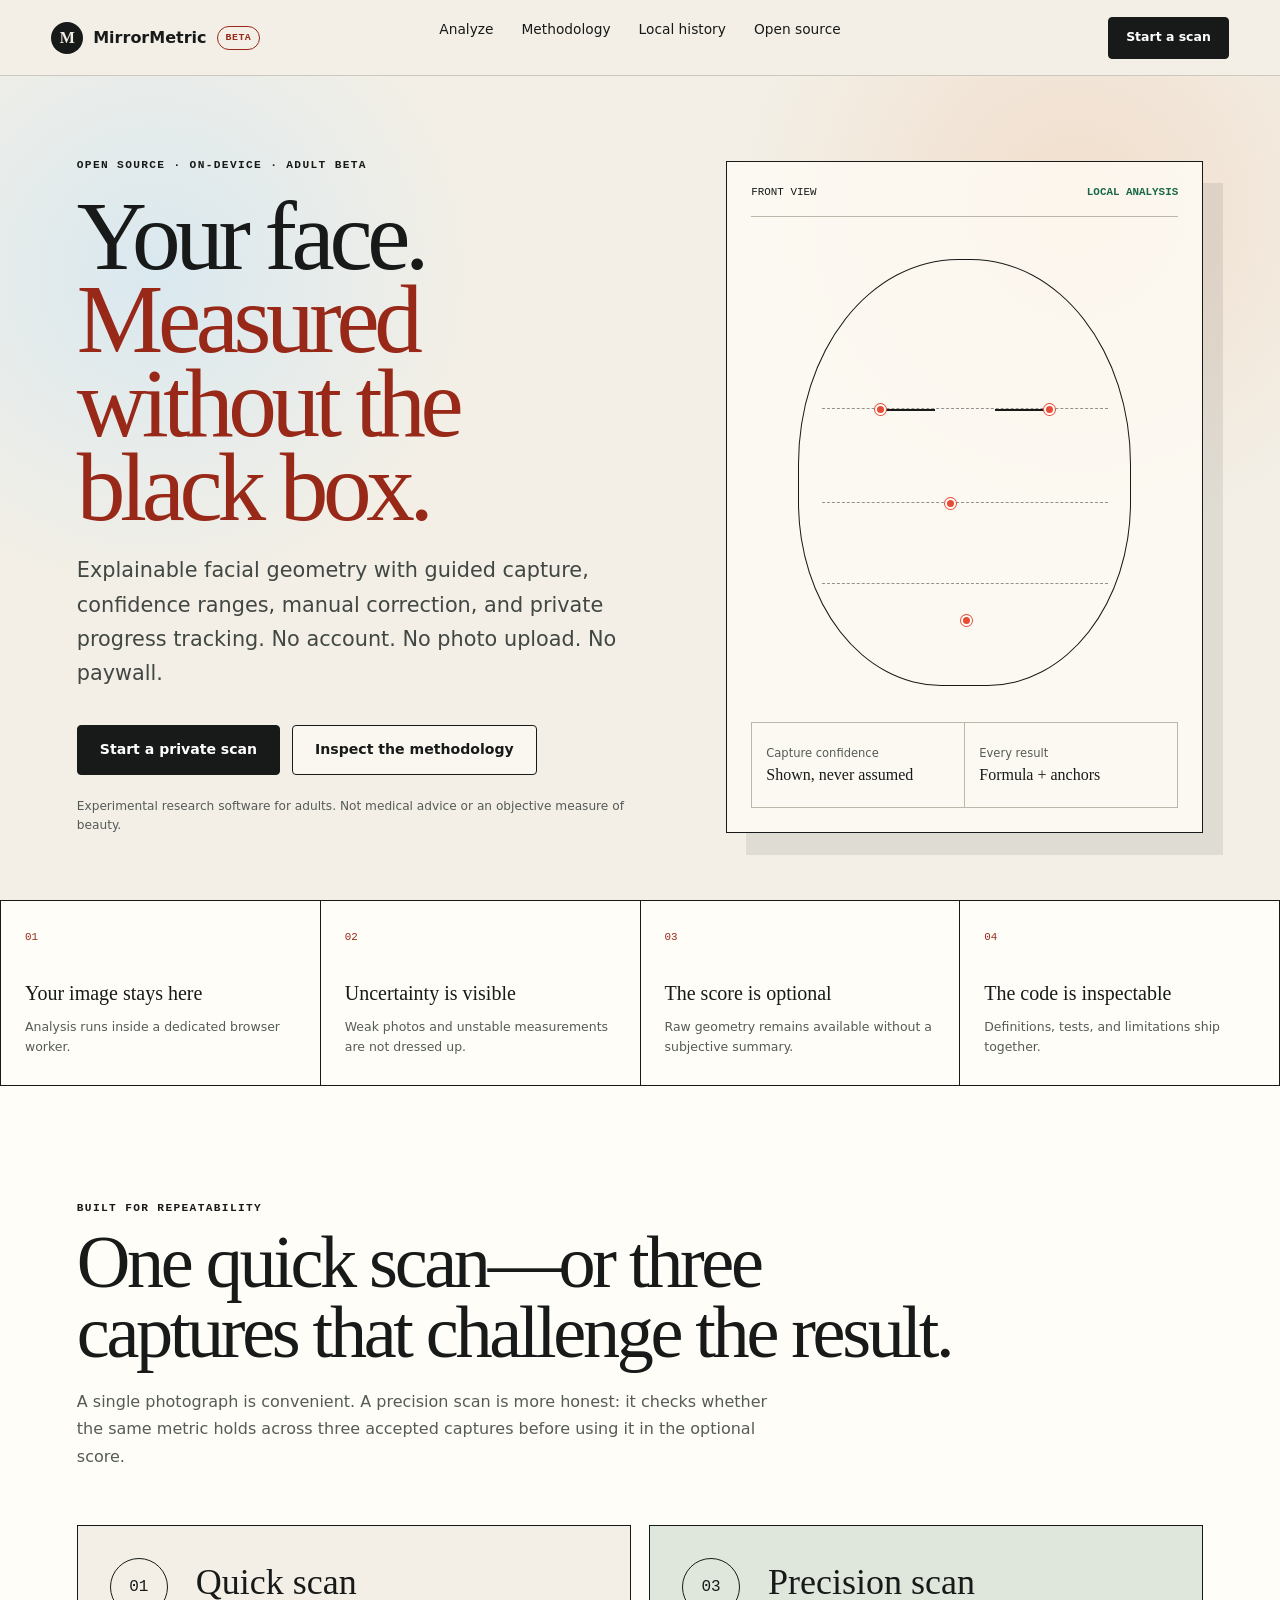
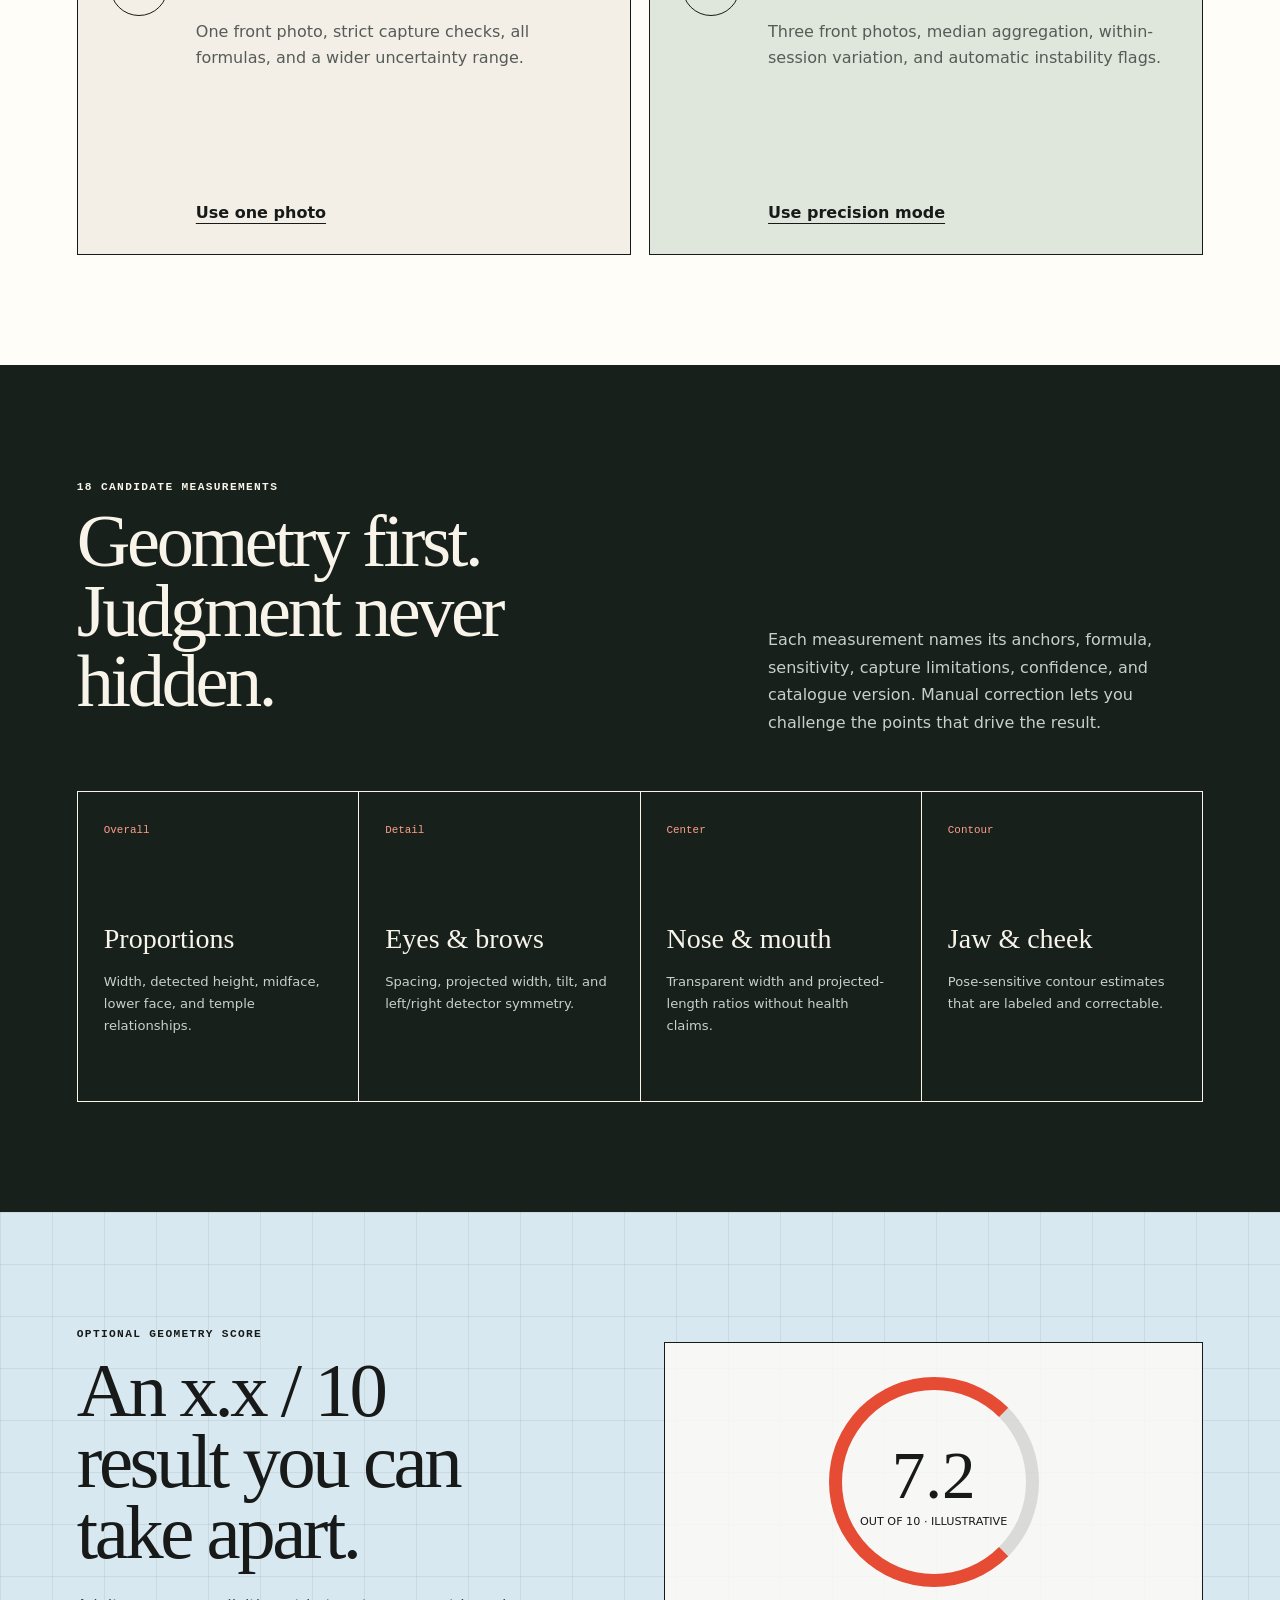
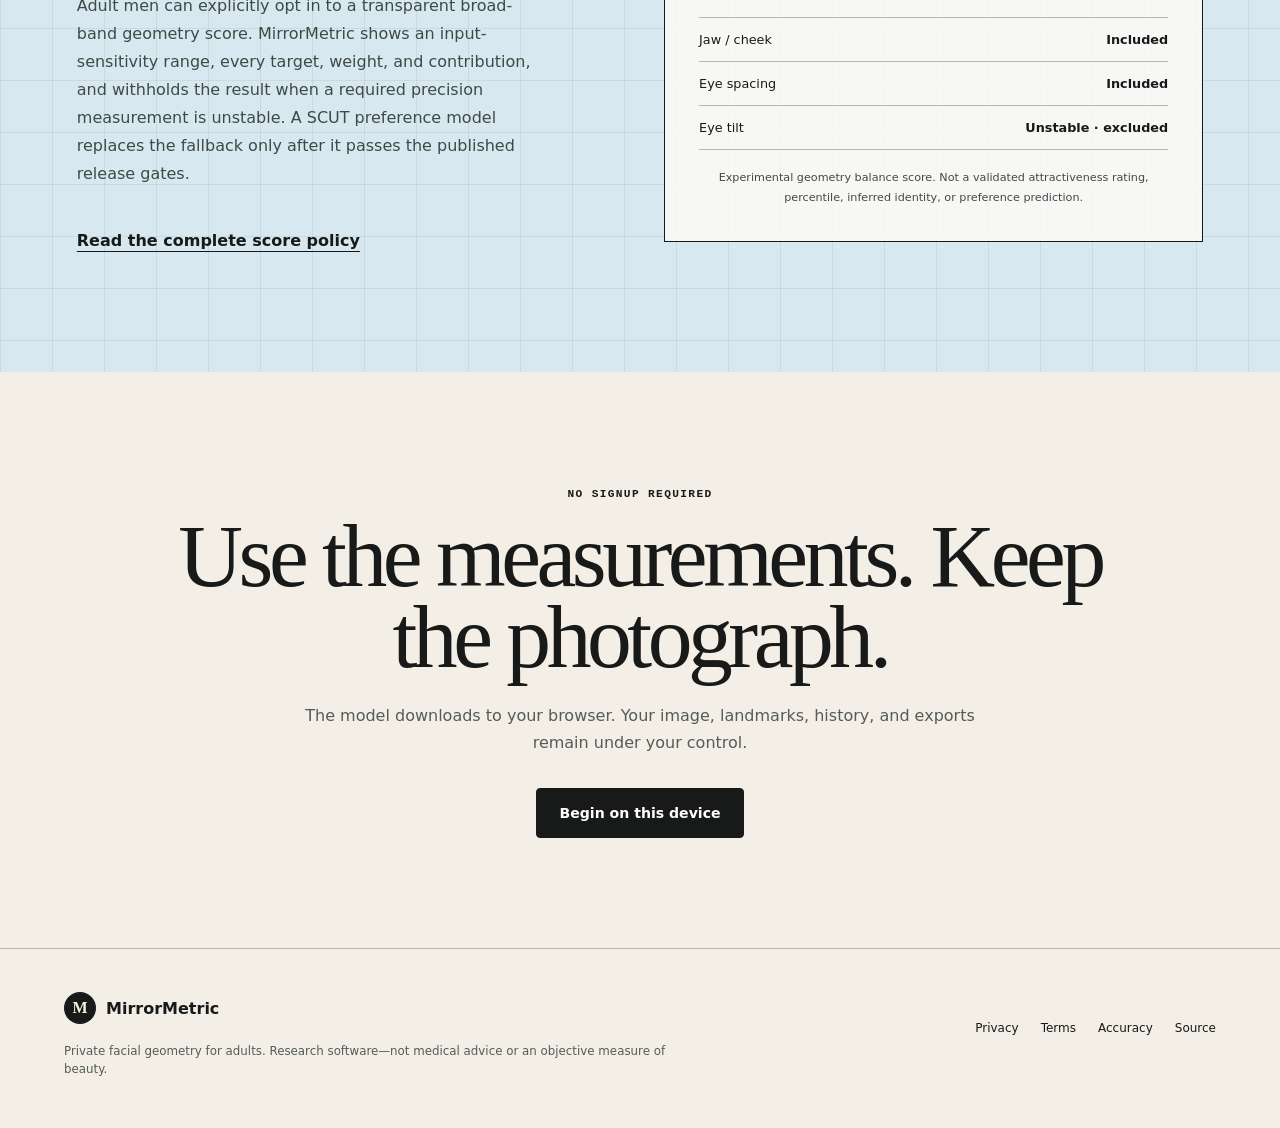
==== commit 6089ed9b: "Deploy transparent geometry score fallback" ====
--- a/index.html
+++ b/index.html
@@ -51,7 +51,7 @@
       }
     </script>
     <title>MirrorMetric — private, transparent facial measurements</title>
-    <script type="module" crossorigin src="/assets/index-Dh4jA8WE.js"></script>
+    <script type="module" crossorigin src="/assets/index-BtpjKzXd.js"></script>
     <link rel="stylesheet" crossorigin href="/assets/index-Y2Lw1l8g.css">
   </head>
   <body>
